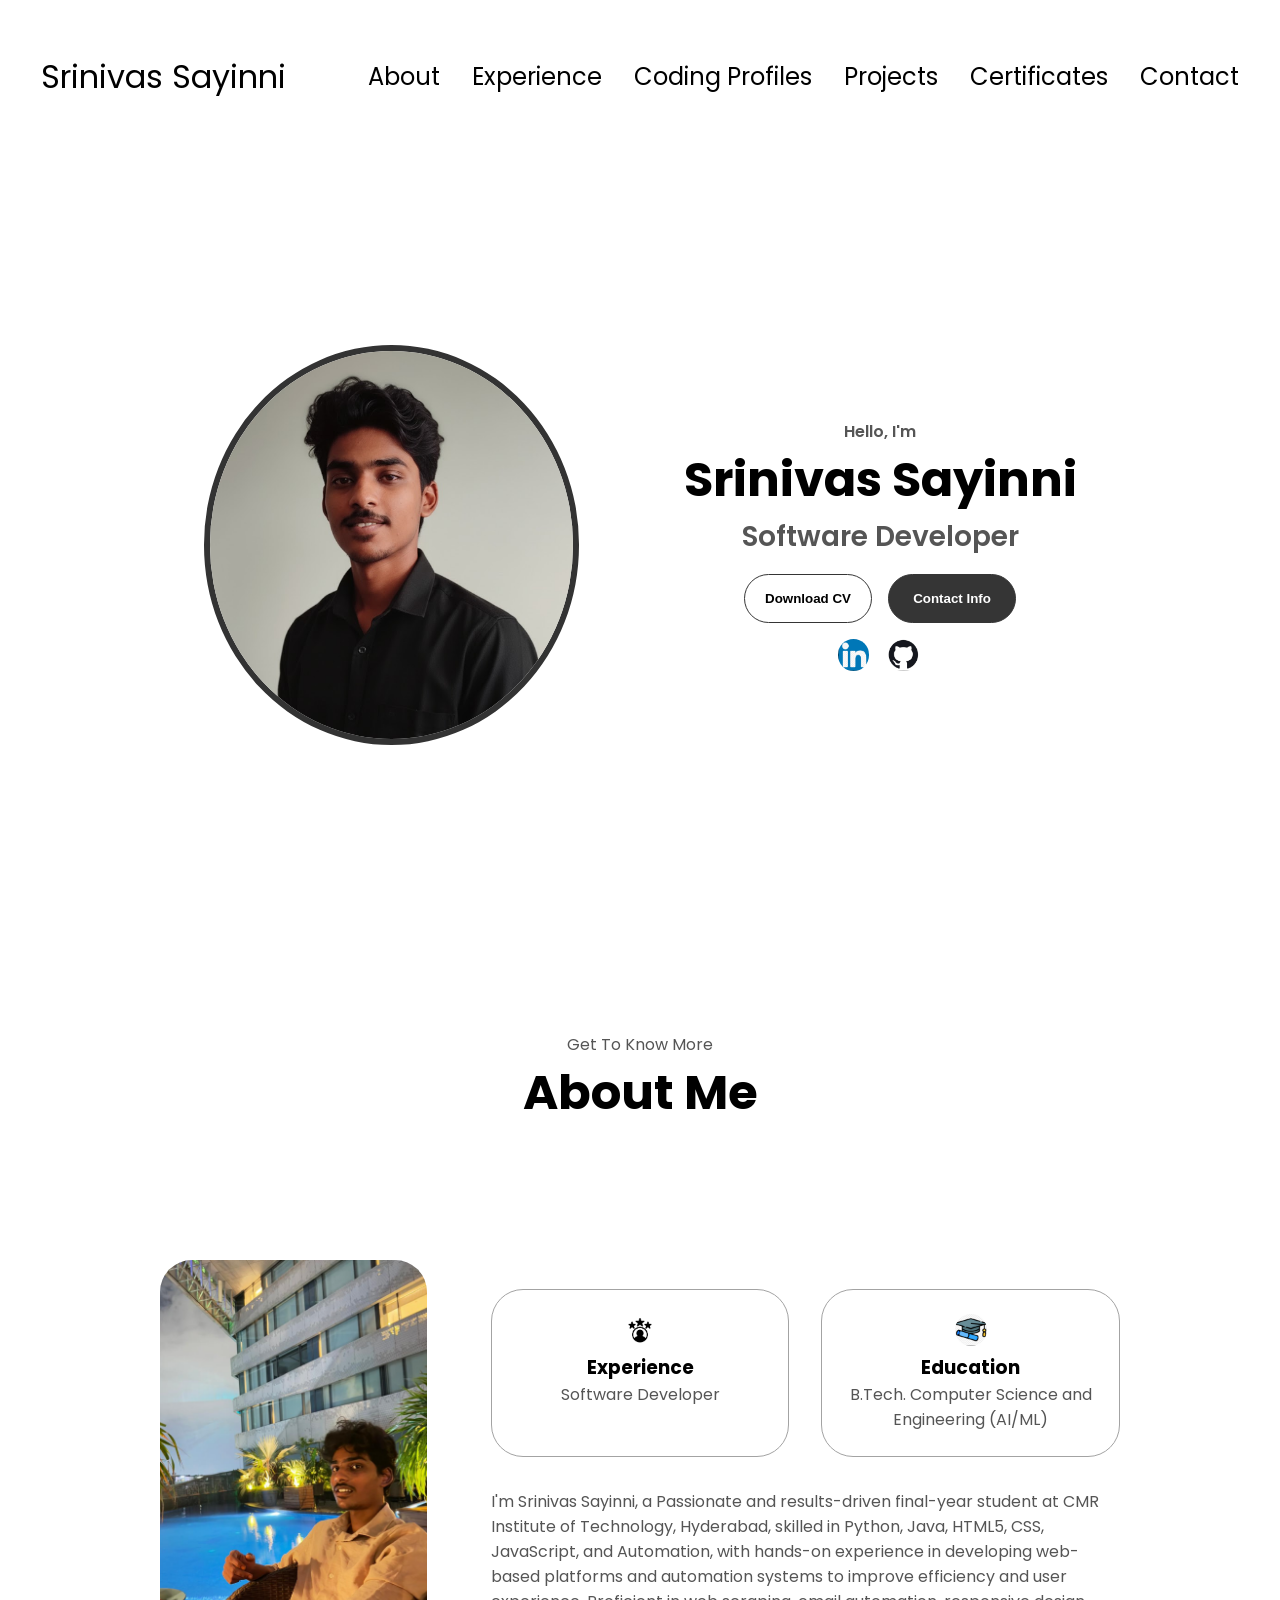
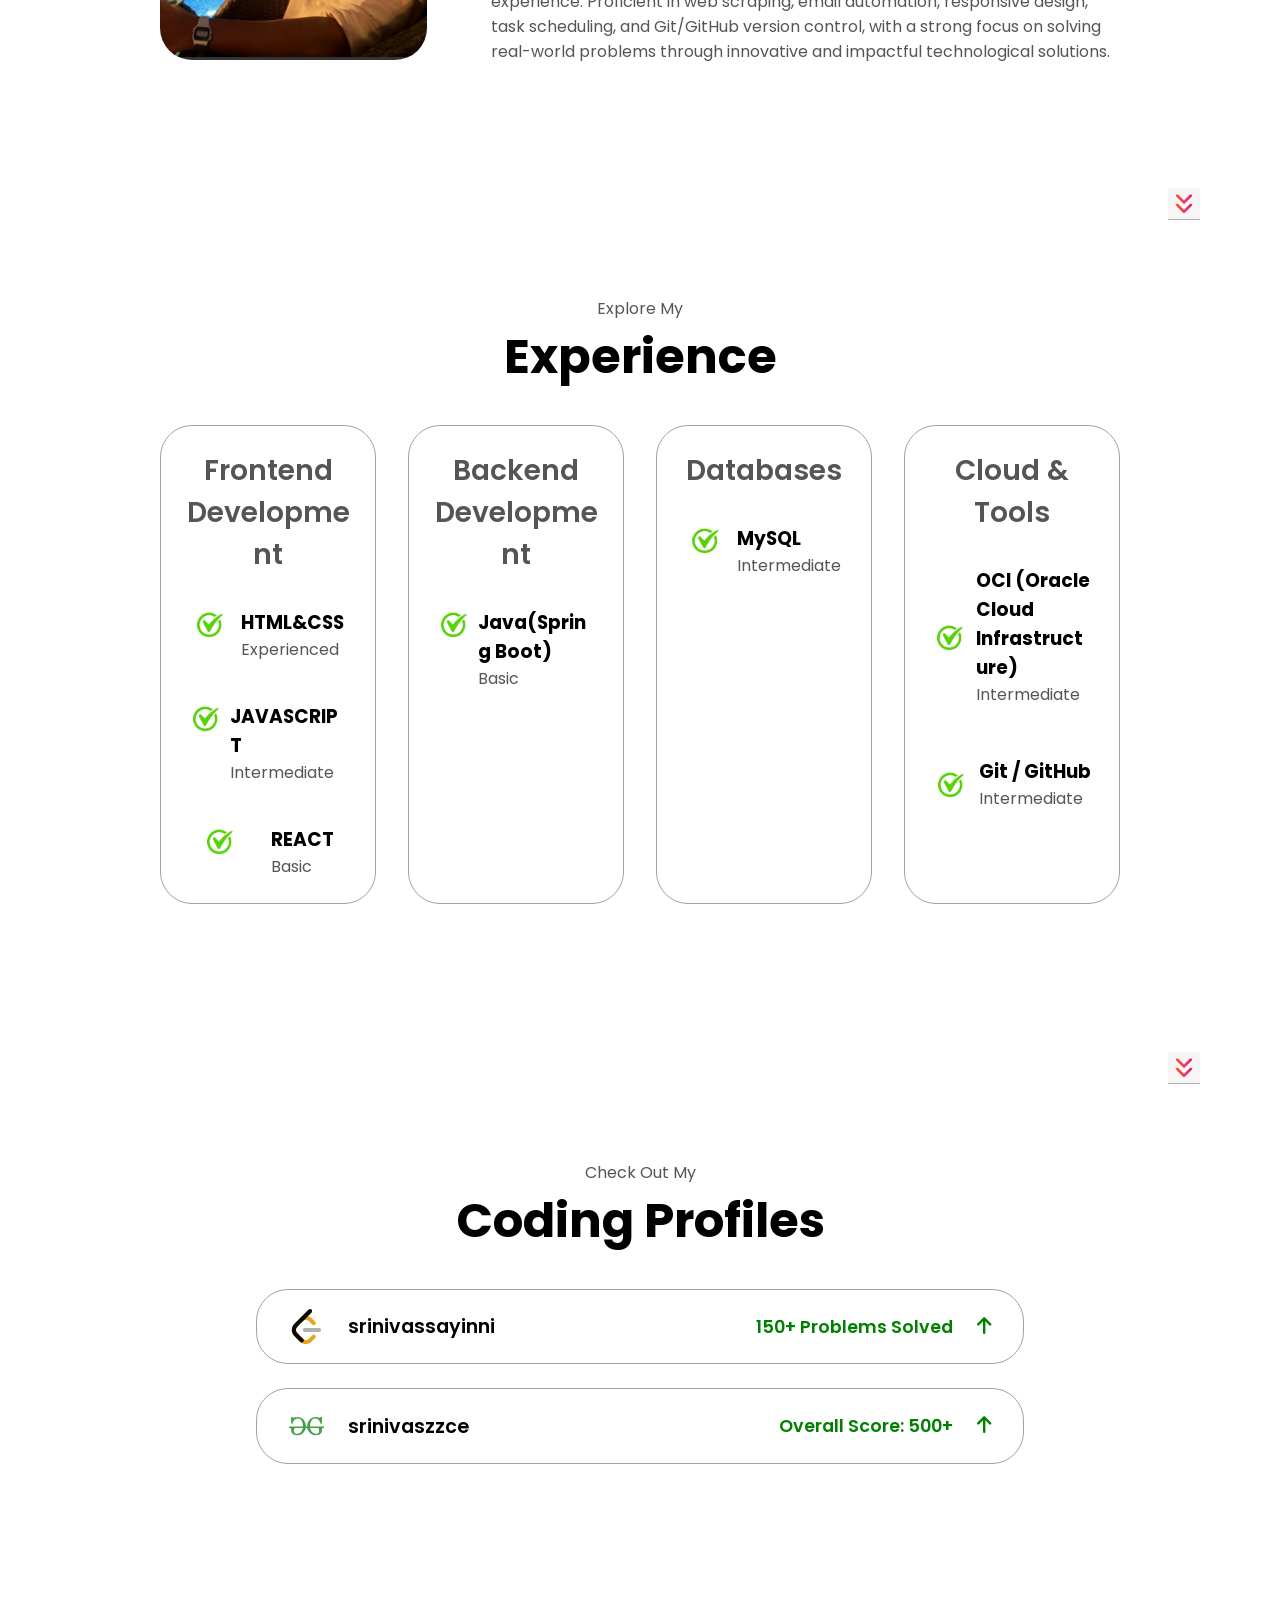
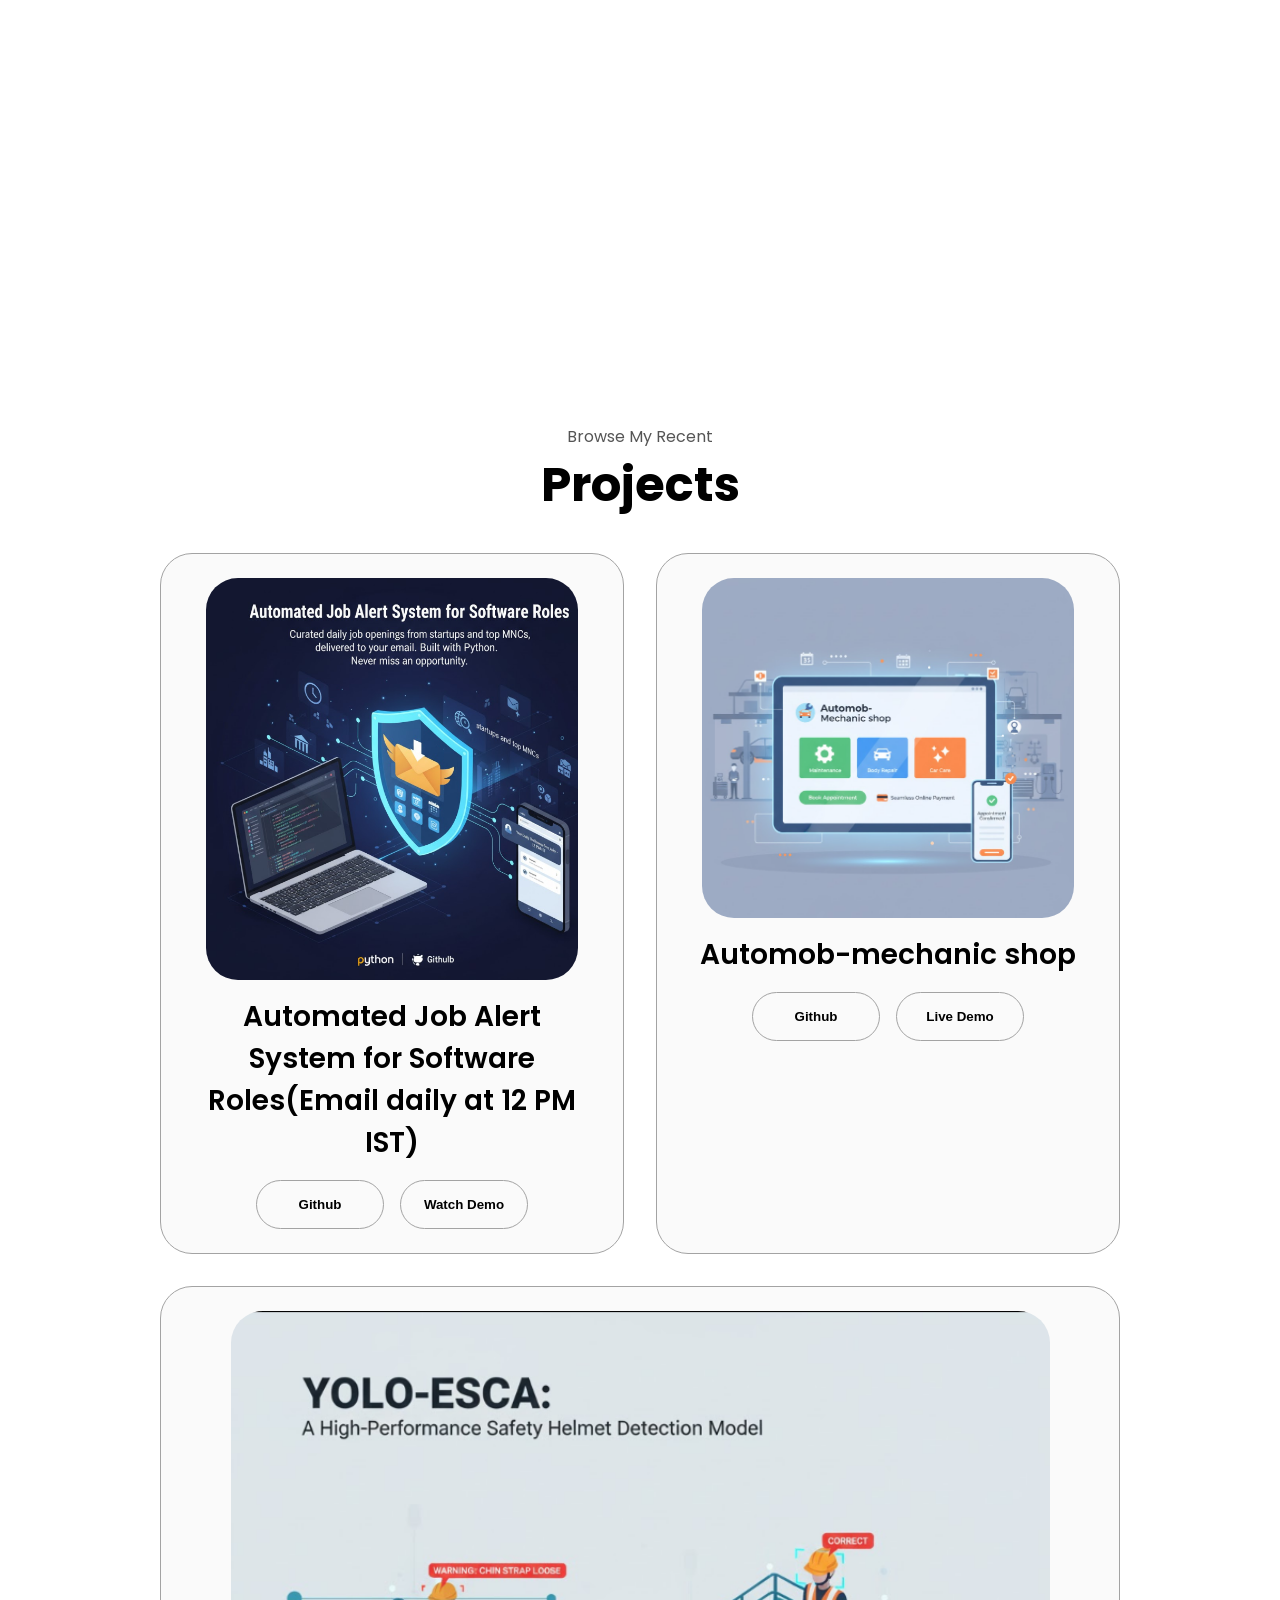
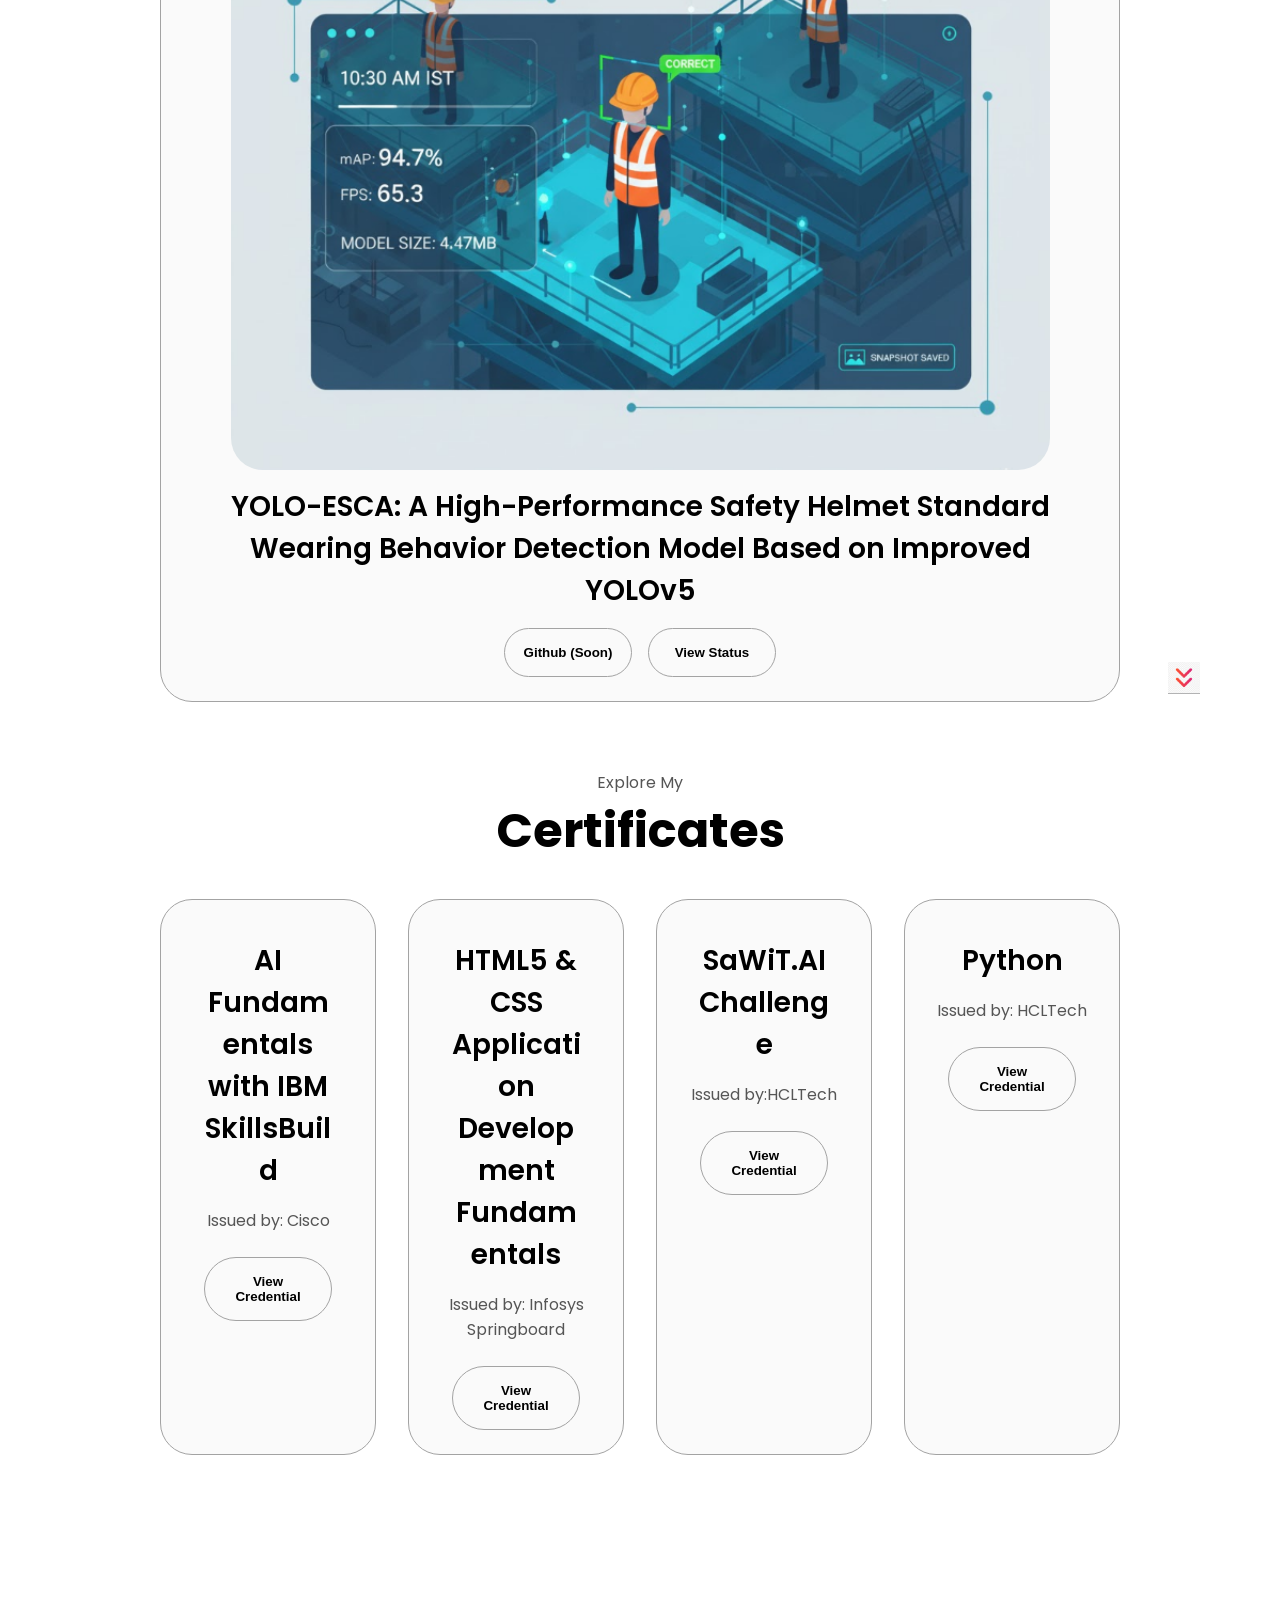
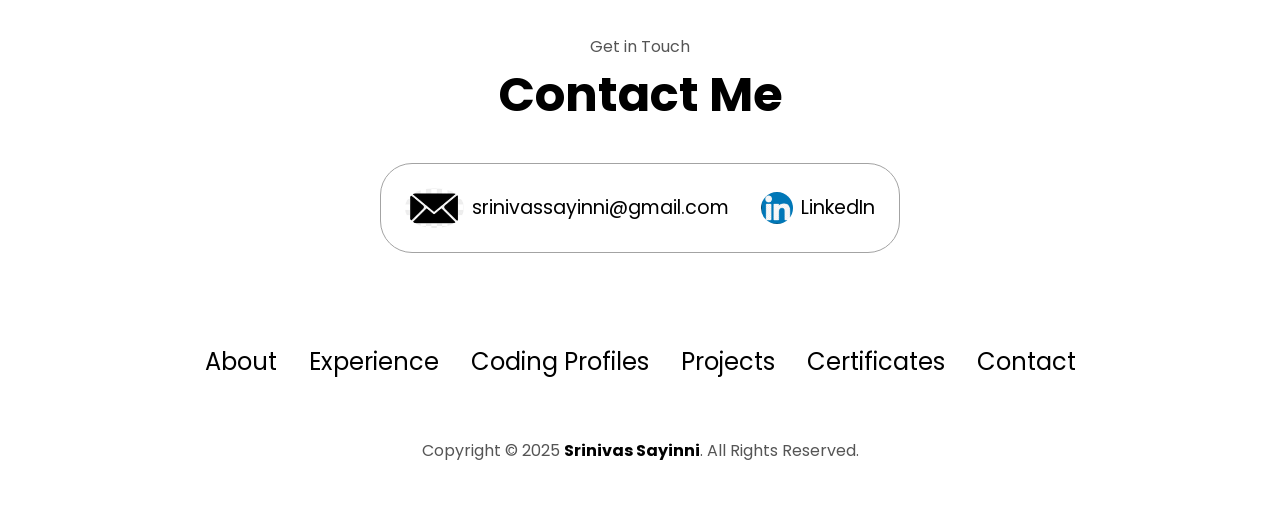
==== index.html @ 90f37cbf "First commit of my portfolio" ====
<!DOCTYPE html>
<html lang="en">
  <head>
    <meta charset="UTF-8" />
    <meta http-equiv="X-UA-Compatible" content="IE=edge" />
    <meta name="viewport" content="width=device-width, initial-scale=1.0" />
    <title>My Portfolio</title>
    <link rel="stylesheet" href="style2.css" />
    <link rel="stylesheet" href="mediaqueries.css" />
    <link rel="stylesheet" href="https://cdnjs.cloudflare.com/ajax/libs/font-awesome/6.5.0/css/all.min.css">

  </head>
  <body>
    <nav id="desktop-nav">
      <div class="logo">Srinivas Sayinni</div>
      <div>
        <ul class="nav-links">
          <li><a href="#about">About</a></li>
          <li><a href="#experience">Experience</a></li>
          <li><a href="#coding-profiles">Coding Profiles</a></li>
          <li><a href="#projects">Projects</a></li>
          <li><a href="#certificates">Certificates</a></li>
          <li><a href="#contact">Contact</a></li>
        </ul>
      </div>
    </nav>
    <nav id="hamburger-nav">
      <div class="logo">Srinivas Sayinni</div>
      <div class="hamburger-menu">
        <div class="hamburger-icon" onclick="toggleMenu()">
          <span></span>
          <span></span>
          <span></span>
        </div>
        <div class="menu-links">
          <li><a href="#about" onclick="toggleMenu()">About</a></li>
          <li><a href="#experience" onclick="toggleMenu()">Experience</a></li>
          <li><a href="#coding-profiles" onclick="toggleMenu()">Coding Profiles</a></li>
          <li><a href="#projects" onclick="toggleMenu()">Projects</a></li>
          <li><a href="#certificates" onclick="toggleMenu()">Certificates</a></li>
          <li><a href="#contact" onclick="toggleMenu()">Contact</a></li>
        </div>
      </div>
    </nav>
    <section id="profile">
      <div class="section__pic-container">
        <img src="Screenshot 2025-10-25 001905.png" alt="srinivas profile picture" />
      </div>
      <div class="section__text">
        <p class="section__text__p1">Hello, I'm</p>
        <h1 class="title">Srinivas Sayinni</h1>
        <p class="section__text__p2">Software Developer</p>
        <div class="btn-container">
          <button
            class="btn btn-color-2"
            onclick="window.open('Srinivas-Sayinni-FlowCV-Resume-20251031.pdf')"
          >
            Download CV
          </button>
          <button class="btn btn-color-1" onclick="location.href='./#contact'">
            Contact Info
          </button>
        </div>
        <div id="socials-container">
          <img
            src="Screenshot 2025-10-27 161202.png"
            alt="My LinkedIn profile"
            class="icon"
            onclick="location.href='https://www.linkedin.com/in/sayinni-srinivas-aa208a267?lipi=urn%3Ali%3Apage%3Ad_flagship3_profile_view_base_contact_details%3Bvrp1mMTBT726aKRag3FL3Q%3D%3D'"
          />
          <img
            src="Screenshot 2025-10-27 161500.png"
            alt="My Github profile"
            class="icon"
            onclick="location.href='https://github.com/Srinivas800'"
          />
        </div>
      </div>
    </section>
    <section id="about">
      <p class="section__text__p1">Get To Know More</p>
      <h1 class="title">About Me</h1>
      <div class="section-container">
        <div class="section__pic-container">
          <img
            src="Screenshot 2025-10-27 162749.png"
            alt="Profile picture"
            class="about-pic"
          />
        </div>
        <div class="about-details-container">
          <div class="about-containers">
            <div class="details-container">
              <img
                src="Screenshot 2025-10-27 163007.png"
                alt="Experience icon"
                class="icon"
              />
              <h3>Experience</h3>
              <p>Software Developer</p>
            </div>
            <div class="details-container">
              <img
                src="Screenshot 2025-10-27 163330.png"
                alt="Education icon"
                class="icon"
              />
              <h3>Education</h3>
              <p>B.Tech. Computer Science and<br />Engineering (AI/ML)</p>
            </div>
          </div>
          <div class="text-container">
            <p>
             I'm Srinivas Sayinni, a Passionate and results-driven final-year student at CMR Institute of Technology, Hyderabad, skilled in Python, Java, HTML5, CSS, JavaScript, and Automation, with hands-on experience in developing web-based platforms and automation systems to improve efficiency and user experience. Proficient in web scraping, email automation, responsive design, task scheduling, and Git/GitHub version control, with a strong focus on solving real-world problems through innovative and impactful technological solutions.
            </p>
          </div>
        </div>
      </div>
      <img
        src="Screenshot 2025-10-27 163818.png"
        alt="Arrow icon"
        class="icon arrow"
        onclick="location.href='./#experience'"
      />
    </section>
    <section id="experience">
      <p class="section__text__p1">Explore My</p>
      <h1 class="title">Experience</h1>
      <div class="experience-details-container">
        <div class="about-containers">
          <div class="details-container">
            <h2 class="experience-sub-title">Frontend Development</h2>
            <div class="article-container">
              <article>
                <img
                  src="Screenshot 2025-10-27 173720.png"
                  alt="Experience icon"
                  class="icon"
                />
                <div>
                  <h3>HTML&CSS</h3>
                  <p>Experienced</p>
                </div>
              </article>
              <article>
                <img
                  src="Screenshot 2025-10-27 173720.png"
                  alt="Experience icon"
                  class="icon"
                />
                <div>
                  <h3>JAVASCRIPT</h3>
                  <p>Intermediate</p>
                </div>
              </article>
              <article>
                <img
                  src="Screenshot 2025-10-27 173720.png"
                  alt="Experience icon"
                  class="icon"
                />
                <div>
                  <h3>REACT</h3>
                  <p>Basic</p>
                </div>
              </article>
            </div>
          </div>
          <div class="details-container">
            <h2 class="experience-sub-title">Backend Development</h2>
            <div class="article-container">
              <article>
                <img
                  src="Screenshot 2025-10-27 173720.png"
                  alt="Experience icon"
                  class="icon"
                />
                <div>
                  <h3>Java(Spring Boot)</h3>
                  <p>Basic</p>
                </div>
              </article>
              
            </div>
          </div>
           <div class="details-container">
             <h2 class="experience-sub-title">Databases</h2>
             <div class="article-container">
              <article>
                <img
                  src="Screenshot 2025-10-27 173720.png"
                  alt="Experience icon"
                  class="icon"
                />
                <div>
                  <h3>MySQL</h3>
                  <p>Intermediate</p>
                </div>

              </article>

             </div>

           </div>
            <div class="details-container">
              <h2 class="experience-sub-title">Cloud & Tools</h2>
              <div class="article-container">
                <article class="skill">
  <img src="Screenshot 2025-10-27 173720.png" alt="Experience icon" class="icon" />
  <div>
    <h3>OCI (Oracle Cloud Infrastructure)</h3>
    <p>Intermediate</p>
  </div>
</article>

<article class="skill">
  <img src="Screenshot 2025-10-27 173720.png" alt="Experience icon" class="icon" />
  <div>
    <h3>Git / GitHub</h3>
    <p>Intermediate</p>
  </div>
</article>

              </div>


            </div>






        </div>
      </div>
      <img
  src="Screenshot 2025-10-27 163818.png"
  alt="Arrow icon"
  class="icon arrow"
  onclick="location.href='./#coding-profiles'" />
</section>
    </section>
<section id="coding-profiles">
      <p class="section__text__p1">Check Out My</p>
      <h1 class="title">Coding Profiles</h1>

      <div class="coding-profiles-container">
        
        <a
          href="https://leetcode.com/u/srinivassayinni/"
          target="_blank"
          class="profile-link-bar"
        >
          <img
            src="leetcode.svg"
            alt="LeetCode Logo"
            class="profile-logo"
          />
          <span class="profile-username">srinivassayinni</span>
          <span class="profile-stats">150+ Problems Solved</span>
          <i class="fa-solid fa-arrow-up profile-arrow"></i>
        </a>

        <a
          href="https://www.geeksforgeeks.org/user/srinivaszzce/?_gl=1*5f8mcq*_up*MQ..*_gs*MQ..&gclid=CjwKCAjw04HIBhB8EiwA8jGNbc6A4B-740slJcHQUZIAdAp0pl47xeIlxSymfuFcfSFAcvn4_a2u1hoC8xcQAvD_BwE&gbraid=0AAAAAC9yBkDTXtBG65htTOUzq592OKRBI"
          target="_blank"
          class="profile-link-bar"
        >
          <img
            src="icons8-geeksforgeeks-48.png"
            alt="GeeksforGeeks Logo"
            class="profile-logo"
          />
          <span class="profile-username">srinivaszzce</span>
          <span class="profile-stats">Overall Score: 500+</span>
          <i class="fa-solid fa-arrow-up profile-arrow"></i>
        </a>

      </div>
      <img
        src="Screenshot 2025-10-27 163818.png"
        alt="Arrow icon"
        class="icon arrow"
        onclick="location.href='./#projects'"
      />
    </section>

    <section id="projects">
      <p class="section__text__p1">Browse My Recent</p>
      <h1 class="title">Projects</h1>
      <div class="experience-details-container">
        <div class="about-containers">
          <div class="details-container color-container">
            <div class="article-container">
              <img
                src="Screenshot 2025-10-27 175337.png"
                alt="Project 1"
                class="project-img"
              />
            </div>
            <h2 class="experience-sub-title project-title">Automated Job Alert System for Software Roles(Email daily at 12 PM IST)</h2>
            <div class="btn-container">
              <button
                class="btn btn-color-2 project-btn"
                onclick="location.href='https://github.com/Srinivas800/daily-job-email'"
              >
                Github
              </button>
              <button
  class="btn btn-color-2 project-btn"
  onclick="window.open('automation.mp4')"
>
  Watch Demo
</button>
            </div>
          </div>
          <div class="details-container color-container">
            <div class="article-container">
              <img
                src="Screenshot 2025-10-27 180204.png"
                alt="Project 2"
                class="project-img"
              />
            </div>
            <h2 class="experience-sub-title project-title">Automob-mechanic shop</h2>
            <div class="btn-container">
              <button
                class="btn btn-color-2 project-btn"
                onclick="location.href='https://github.com/Srinivas800/Automob-Mechanic'"
              >
                Github
              </button>
              <button
                class="btn btn-color-2 project-btn"
                onclick="location.href='https://automob-shop.netlify.app/'"
              >
                Live Demo
              </button>
            </div>
          </div>
          <div class="details-container color-container">
  <div class="article-container">
    <img
      src="Screenshot 2025-10-27 181215.png"
      alt="Project 3"
      class="project-img"
    />
  </div>
  <h2 class="experience-sub-title project-title">YOLO-ESCA: A High-Performance Safety Helmet
 Standard Wearing Behavior Detection Model
 Based on Improved YOLOv5</h2>
  <div class="btn-container">
    <button
      class="btn btn-color-2 project-btn"
      onclick="location.href='https'" >
      Github (Soon)
    </button>
    <button
      class="btn btn-color-2 project-btn"
      onclick="openImageModal('workInProgressModal')" >
      View Status
    </button>
  </div>
</div>
        </div>
      </div>
      <img
  src="Screenshot 2025-10-27 163818.png"
  alt="Arrow icon"
  class="icon arrow"
  onclick="location.href='./#certificates'" />
</section>
<section id="certificates">
      <p class="section__text__p1">Explore My</p>
      <h1 class="title">Certificates</h1>
      <div class="experience-details-container">
        <div class="about-containers">
          
          <div class="details-container color-container">
            <div class="article-container">
              </div>
            <h2 class="experience-sub-title project-title">AI Fundamentals with IBM SkillsBuild</h2>
            <p style="text-align: center; margin-bottom: 1.5rem;">
              Issued by: Cisco
            </p>
            <div class="btn-container">
              <button
                class="btn btn-color-2 project-btn"
                onclick="location.href='https://www.credly.com/badges/d2aa590c-e453-4258-99fe-dd035c49b0a5/public_url'"
              >
                View Credential
              </button>
            </div>
          </div>
          <div class="details-container color-container">
  <div class="article-container">
  </div>
  <h2 class="experience-sub-title project-title">HTML5 & CSS Application Development Fundamentals</h2>
  <p style="text-align: center; margin-bottom: 1.5rem;">
    Issued by: Infosys Springboard
  </p>
  <div class="btn-container">
    <button
      class="btn btn-color-2 project-btn"
      onclick="openImageModal('infosysCertModal')"
    >
      View Credential
    </button>
  </div>
</div>
<div class="details-container color-container">
  <div class="article-container">
    </div>
  <h2 class="experience-sub-title project-title">SaWiT.AI Challenge</h2>
  <p style="text-align: center; margin-bottom: 1.5rem;">
    Issued by:HCLTech
  </p>
  <div class="btn-container">
    <button
      class="btn btn-color-2 project-btn"
      onclick="location.href='https://www.guvi.in/share-certificate/253c7995U7h1yW017P'"
    >
      View Credential
    </button>
  </div>
</div>
<div class="details-container color-container">
  <div class="article-container">
    </div>
  <h2 class="experience-sub-title project-title">Python</h2>
  <p style="text-align: center; margin-bottom: 1.5rem;">
    Issued by: HCLTech
  </p>
  <div class="btn-container">
    <button
      class="btn btn-color-2 project-btn"
      onclick="location.href='https://www.guvi.in/share-certificate/720365d714sP6uBI17'"
    >
      View Credential
    </button>
  </div>
</div>

          </div>
      </div>
      <img
        src="Screenshot 2025-10-27 163818.png"
        alt="Arrow icon"
        class="icon arrow"
        onclick="location.href='./#contact'"
      />
    </section>
   

    <section id="contact">
      <p class="section__text__p1">Get in Touch</p>
      <h1 class="title">Contact Me</h1>
      <div class="contact-info-upper-container">
        <div class="contact-info-container">
          <img
            src="Screenshot 2025-10-27 181519.png"
            alt="Email icon"
            class="icon contact-icon email-icon"
          />
          <p><a href="mailto:srinivassayinni@gmail.com">srinivassayinni@gmail.com</a></p>
        </div>
        <div class="contact-info-container">
          <img
            src="Screenshot 2025-10-27 161202.png"
            alt="LinkedIn icon"
            class="icon contact-icon"
          />
          <p><a href="https://www.linkedin.com/in/sayinni-srinivas-aa208a267?lipi=urn%3Ali%3Apage%3Ad_flagship3_profile_view_base_contact_details%3B%2FcKUwpYAQwqpK2ZQStfKMw%3D%3D">LinkedIn</a></p>
        </div>
      </div>
    </section>
    <div id="imageModal" class="modal-overlay">
  <span class="close-btn" onclick="closeImageModal()">&times;</span>
  <div class="modal-content">
    
    <img id="infosysCertModal" class="modal-image" src="Screenshot 2025-10-28 001328.png" alt="Infosys Certificate">
    <img id="workInProgressModal" class="modal-image" src="Screenshot 2025-10-28 011731.png" alt="Work In Progress">
    
    </div>
</div>
    <footer>
      <nav>
        <div class="nav-links-container">
          <ul class="nav-links">
            <li><a href="#about">About</a></li>
            <li><a href="#experience">Experience</a></li>
            <li><a href="#coding-profiles">Coding Profiles</a></li>
            <li><a href="#projects">Projects</a></li>
            <li><a href="#certificates">Certificates</a></li>
            <li><a href="#contact">Contact</a></li>
          </ul>
        </div>
      </nav>
      <p>Copyright © 2025 <span class="highlight-name">Srinivas Sayinni</span>. All Rights Reserved.</p>
    </footer>
    <script src="script.js"></script>
  </body>
</html>
---- style2.css ----
/* GENERAL */

@import url("https://fonts.googleapis.com/css2?family=Poppins:wght@300;400;500;600&display=swap");

* {
  margin: 0;
  padding: 0;
}

body {
  font-family: "Poppins", sans-serif;
}

html {
  scroll-behavior: smooth;
}

p {
  color: rgb(85, 85, 85);
}

/* TRANSITION */

a,
.btn {
  transition: all 300ms ease;
}

/* DESKTOP NAV */

nav,
.nav-links {
  display: flex;
}

nav {
  justify-content: space-around;
  align-items: center;
  height: 17vh;
}

.nav-links {
  gap: 2rem;
  list-style: none;
  font-size: 1.5rem;
}

a {
  color: black;
  text-decoration: none;
  text-decoration-color: white;
}

a:hover {
  color: grey;
  text-decoration: underline;
  text-underline-offset: 1rem;
  text-decoration-color: rgb(181, 181, 181);
}

.logo {
  font-size: 2rem;
}

.logo:hover {
  cursor: default;
}

/* HAMBURGER MENU */

#hamburger-nav {
  display: none;
}

.hamburger-menu {
  position: relative;
  display: inline-block;
}

.hamburger-icon {
  display: flex;
  flex-direction: column;
  justify-content: space-between;
  height: 24px;
  width: 30px;
  cursor: pointer;
}

.hamburger-icon span {
  width: 100%;
  height: 2px;
  background-color: black;
  transition: all 0.3 ease-in-out;
}

.menu-links {
  position: absolute;
  top: 100%;
  right: 0;
  background-color: white;
  width: fit-content;
  max-height: 0;
  overflow: hidden;
  transition: all 0.3 ease-in-out;
}

.menu-links a {
  display: block;
  padding: 10px;
  text-align: center;
  font-size: 1.5rem;
  color: black;
  text-decoration: none;
  transition: all 0.3 ease-in-out;
}

.menu-links li {
  list-style: none;
}

.menu-links.open {
  max-height: 300px;
}

.hamburger-icon.open span:first-child {
  transform: rotate(45deg) translate(10px, 5px);
}

.hamburger-icon.open span:nth-child(2) {
  opacity: 0;
}

.hamburger-icon.open span:last-child {
  transform: rotate(-45deg) translate(10px, -5px);
}

.hamburger-icon span:first-child {
  transform: none;
}

.hamburger-icon span:first-child {
  opacity: 1;
}

.hamburger-icon span:first-child {
  transform: none;
}

/* SECTIONS */

section {
  padding-top: 4vh;
  height: 96vh;
  margin: 0 10rem;
  box-sizing: border-box;
  min-height: fit-content;
}

.section-container {
  display: flex;
}

/* PROFILE SECTION */

#profile {
  display: flex;
  justify-content: center;
  gap: 5rem;
  height: 80vh;
}

.section__pic-container {
  display: flex;
  height: 400px;
  width: 400px;
  margin: auto 0;
}

.section__text {
  align-self: center;
  text-align: center;
}

.section__text p {
  font-weight: 600;
}

.section__text__p1 {
  text-align: center;
}

.section__text__p2 {
  font-size: 1.75rem;
  margin-bottom: 1rem;
}

.title {
  font-size: 3rem;
  text-align: center;
}

#socials-container {
  display: flex;
  justify-content: center;
  margin-top: 1rem;
  gap: 1rem;
}

/* ICONS */

.icon {
  cursor: pointer;
  height: 2rem;
}

/* BUTTONS */

.btn-container {
  display: flex;
  justify-content: center;
  gap: 1rem;
}

.btn {
  font-weight: 600;
  transition: all 300ms ease;
  padding: 1rem;
  width: 8rem;
  border-radius: 2rem;
}

.btn-color-1,
.btn-color-2 {
  border: rgb(53, 53, 53) 0.1rem solid;
}

.btn-color-1:hover,
.btn-color-2:hover {
  cursor: pointer;
}

.btn-color-1,
.btn-color-2:hover {
  background: rgb(53, 53, 53);
  color: white;
}

.btn-color-1:hover {
  background: rgb(0, 0, 0);
}

.btn-color-2 {
  background: none;
}

.btn-color-2:hover {
  border: rgb(255, 255, 255) 0.1rem solid;
}

.btn-container {
  gap: 1rem;
}

/* ABOUT SECTION */

#about {
  position: relative;
}

.about-containers {
  gap: 2rem;
  margin-bottom: 2rem;
  margin-top: 2rem;
}

.about-details-container {
  justify-content: center;
  flex-direction: column;
}

.about-containers,
.about-details-container {
  display: flex;
}

.about-pic {
  border-radius: 2rem;
}

.arrow {
  position: absolute;
  right: -5rem;
  bottom: 2.5rem;
}

.details-container {
  padding: 1.5rem;
  flex: 1;
  background: white;
  border-radius: 2rem;
  border: rgb(53, 53, 53) 0.1rem solid;
  border-color: rgb(163, 163, 163);
  text-align: center;
  overflow-wrap: break-word;
  word-wrap: break-word;
  word-break: break-word;
}

.section-container {
  gap: 4rem;
  height: 80%;
}

.section__pic-container {
  height: 400px;
  width: 400px;
  margin: auto 0;
  border-radius: 50%;
}

/* EXPERIENCE SECTION */

#experience {
  position: relative;
}

.experience-sub-title {
  color: rgb(85, 85, 85);
  font-weight: 600;
  font-size: 1.75rem;
  margin-bottom: 2rem;
}

.experience-details-container {
  display: flex;
  justify-content: center;
  flex-direction: column;
}

.article-container {
  display: flex;
  text-align: initial;
  flex-wrap: wrap;
  flex-direction: row;
  gap: 2.5rem;
  justify-content: space-around;
}

article {
  display: flex;
  width: 10rem;
  justify-content: space-around;
  gap: 0.5rem;
}

article .icon {
  cursor: default;
}

/* PROJECTS SECTION */

#projects {
  position: relative;
}

.color-container {
  border-color: rgb(163, 163, 163);
  background: rgb(250, 250, 250);
}

.project-img {
  border-radius: 2rem;
  width: 90%;
  height: 90%;
}

.project-title {
  margin: 1rem;
  color: black;
}

.project-btn {
  color: black;
  border-color: rgb(163, 163, 163);
}

/* CONTACT */

#contact {
  display: flex;
  justify-content: center;
  flex-direction: column;
  height: 70vh;
}

.contact-info-upper-container {
  display: flex;
  justify-content: center;
  border-radius: 2rem;
  border: rgb(53, 53, 53) 0.1rem solid;
  border-color: rgb(163, 163, 163);
  background: (250, 250, 250);
  margin: 2rem auto;
  padding: 0.5rem;
}

.contact-info-container {
  display: flex;
  align-items: center;
  justify-content: center;
  gap: 0.5rem;
  margin: 1rem;
}

.contact-info-container p {
  font-size: larger;
}

.contact-icon {
  cursor: default;
}

.email-icon {
  height: 2.5rem;
}

/* FOOTER SECTION */

footer {
  height: 26vh;
  margin: 0 1rem;
}

footer p {
  text-align: center;
}
.skill {
  display: flex;
  align-items: center;
  gap: 10px;
  margin-bottom: 10px;
}
.skill h3,
.skill p {
  text-align: left;
  flex-wrap: wrap;
  max-width: 100%;
}
.highlight-name {
  color: black;
  font-weight: bold;
}
/* --- Makes Profile Pictures Circular --- */

/* This targets your main profile picture in the hero section */
#profile .section__pic-container img {
  border-radius: 50%;
  object-fit: cover;
}

/* This targets the picture in your "About Me" section */


/* --- Makes Icons Circular --- */

/* This targets the LinkedIn/GitHub icons under your name */
#socials-container .icon {
  border-radius: 50%;
}

/* This targets the Email/LinkedIn icons in the "Contact Me" section */
.contact-info-container .icon {
  border-radius: 50%;
}

/* This targets the small icons for Experience and Education
in your "About Me" section. You can remove this
block if you want to keep them square.
*/
#about .details-container .icon {
  border-radius: 50%;
}
/* --- Makes ONLY the main profile picture circular --- */
#profile .section__pic-container img {
  border-radius: 50%;
  object-fit: cover;
  border: 6px solid #333; /* Example: 4px thick, solid, dark grey border */
}

/* --- Image Modal Styles --- */
.modal-overlay {
  position: fixed; /* Sits on top of the page */
  z-index: 1000;
  left: 0;
  top: 0;
  width: 100%;
  height: 100%;
  background-color: rgba(0, 0, 0, 0.85); /* Black backdrop */
  display: none; /* Hidden by default */
  justify-content: center;
  align-items: center;
  overflow: auto; 
}

.modal-content {
  position: relative;
  margin: auto;
  max-width: 85%;
  max-height: 85%;
}

.modal-image {
  width: 100%;
  height: auto;
  max-width: 80vw; /* Max 80% of viewport width */
  max-height: 80vh; /* Max 80% of viewport height */
  object-fit: contain;
  display: none; /* Hide all images by default */
}

/* The Close Button */
.close-btn {
  position: absolute;
  top: 15px;
  right: 35px;
  color: #f1f1f1;
  font-size: 40px;
  font-weight: bold;
  cursor: pointer;
  z-index: 1001;
}

.close-btn:hover {
  color: #bbb;
}
/* --- Coding Profiles Section --- */
.coding-profiles-container {
  width: 80%;
  margin: 0 auto;
  padding-top: 2rem;
}

.profile-link-bar {
  display: flex;
  align-items: center;
  padding: 1.2rem 2rem; /* Made padding a bit smaller */
  margin-bottom: 1.5rem;
  border: 1px solid rgb(163, 163, 163);
  border-radius: 2rem;
  background: white;
  text-decoration: none;
  color: black;
  transition: all 0.3s ease;
}

.profile-link-bar:hover {
  background: rgb(240, 240, 240);
  border-color: black;
  transform: translateY(-5px);
  box-shadow: 0 4px 8px rgba(0, 0, 0, 0.1);
}

.profile-logo {
  height: 35px; /* Adjusted logo size */
  width: auto;
  margin-right: 1.5rem;
}

.profile-username {
  font-size: 1.2rem; /* Adjusted font size */
  font-weight: 600;
}

.profile-stats {
  font-size: 1.1rem;
  color: #008000; /* Green color for stats */
  margin-left: auto; /* Pushes stats to the right */
  margin-right: 1.5rem;
  font-weight: 600;
}

.profile-arrow {
  font-size: 1.2rem;
  color: #008000; /* Green color for arrow */
}
---- mediaqueries.css ----
@media screen and (max-width: 1400px) {
    #profile {
      height: 83vh;
      margin-bottom: 6rem;
    }
    .about-containers {
      flex-wrap: wrap;
    }
    #contact,
    #projects {
      height: fit-content;
    }
  }
  
  @media screen and (max-width: 1200px) {
    #desktop-nav {
      display: none;
    }
    #hamburger-nav {
      display: flex;
    }
    #experience,
    .experience-details-container {
      margin-top: 2rem;
    }
    #profile,
    .section-container {
      display: block;
      border-radius: 50%;
    }
    .arrow {
      display: none;
    }
    section,
    .section-container {
      height: fit-content;
    }
    section {
      margin: 0 5%;
    }
    .section__pic-container {
      width: 275px;
      height: 275px;
      margin: 0 auto 2rem;
      border-radius: 50%;
    }
    .about-containers {
      margin-top: 0;
    }
  }
  
  @media screen and (max-width: 600px) {
    #contact,
    footer {
      height: 40vh;
    }
    #profile {
      height: 83vh;
      margin-bottom: 0;
    }
    article {
      font-size: 1rem;
    }
    footer nav {
      height: fit-content;
      margin-bottom: 2rem;
    }
    .about-containers,
    .contact-info-upper-container,
    .btn-container {
      flex-wrap: wrap;
    }
    .contact-info-container {
      margin: 0;
    }
    .contact-info-container p,
    .nav-links li a {
      font-size: 1rem;
    }
    .experience-sub-title {
      font-size: 1.25rem;
    }
    .logo {
      font-size: 1.5rem;
    }
    .nav-links {
      flex-direction: column;
      gap: 0.5rem;
      text-align: center;
    }
    .section__pic-container {
      width: auto;
      height: 46vw;
      justify-content: center;
      border-radius: 50%;
    }
    .section__text__p2 {
      font-size: 1.25rem;
    }
    .title {
      font-size: 2rem;
    }
    .text-container {
      text-align: justify;
    }
  }
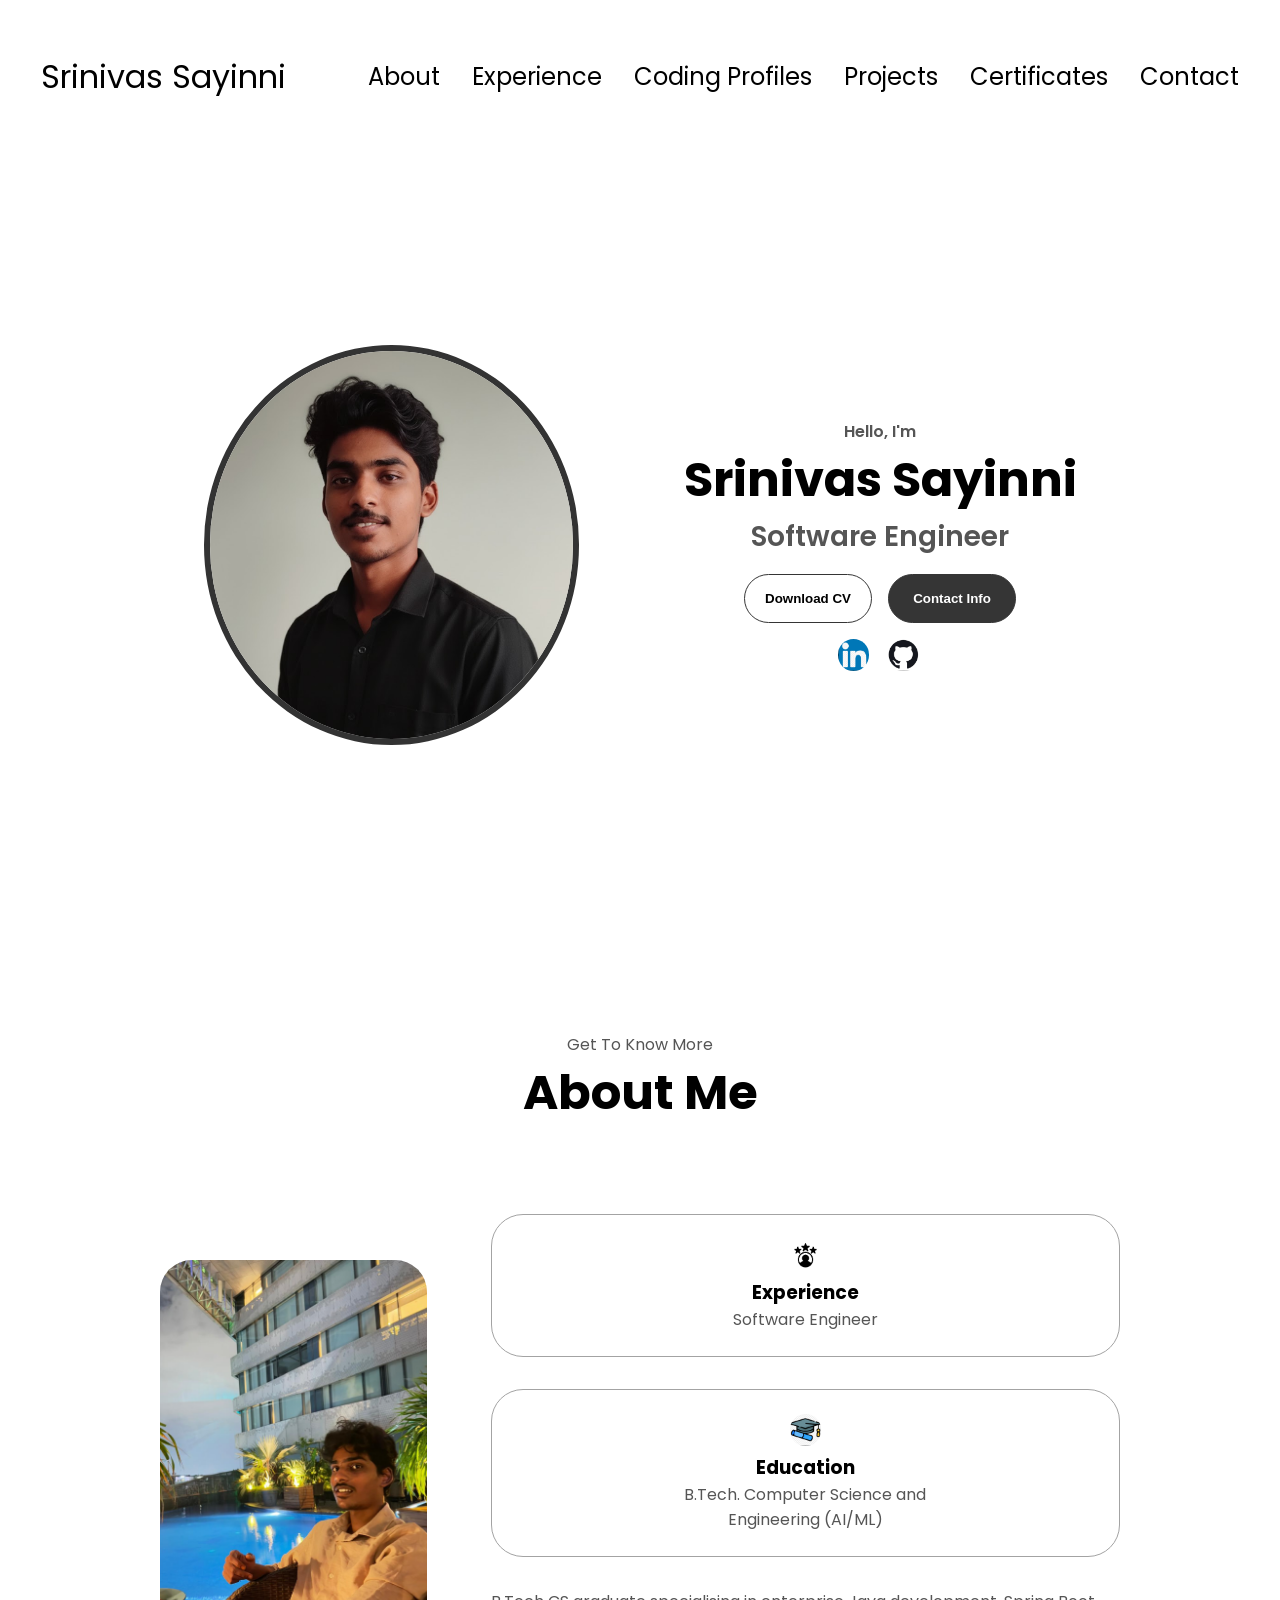
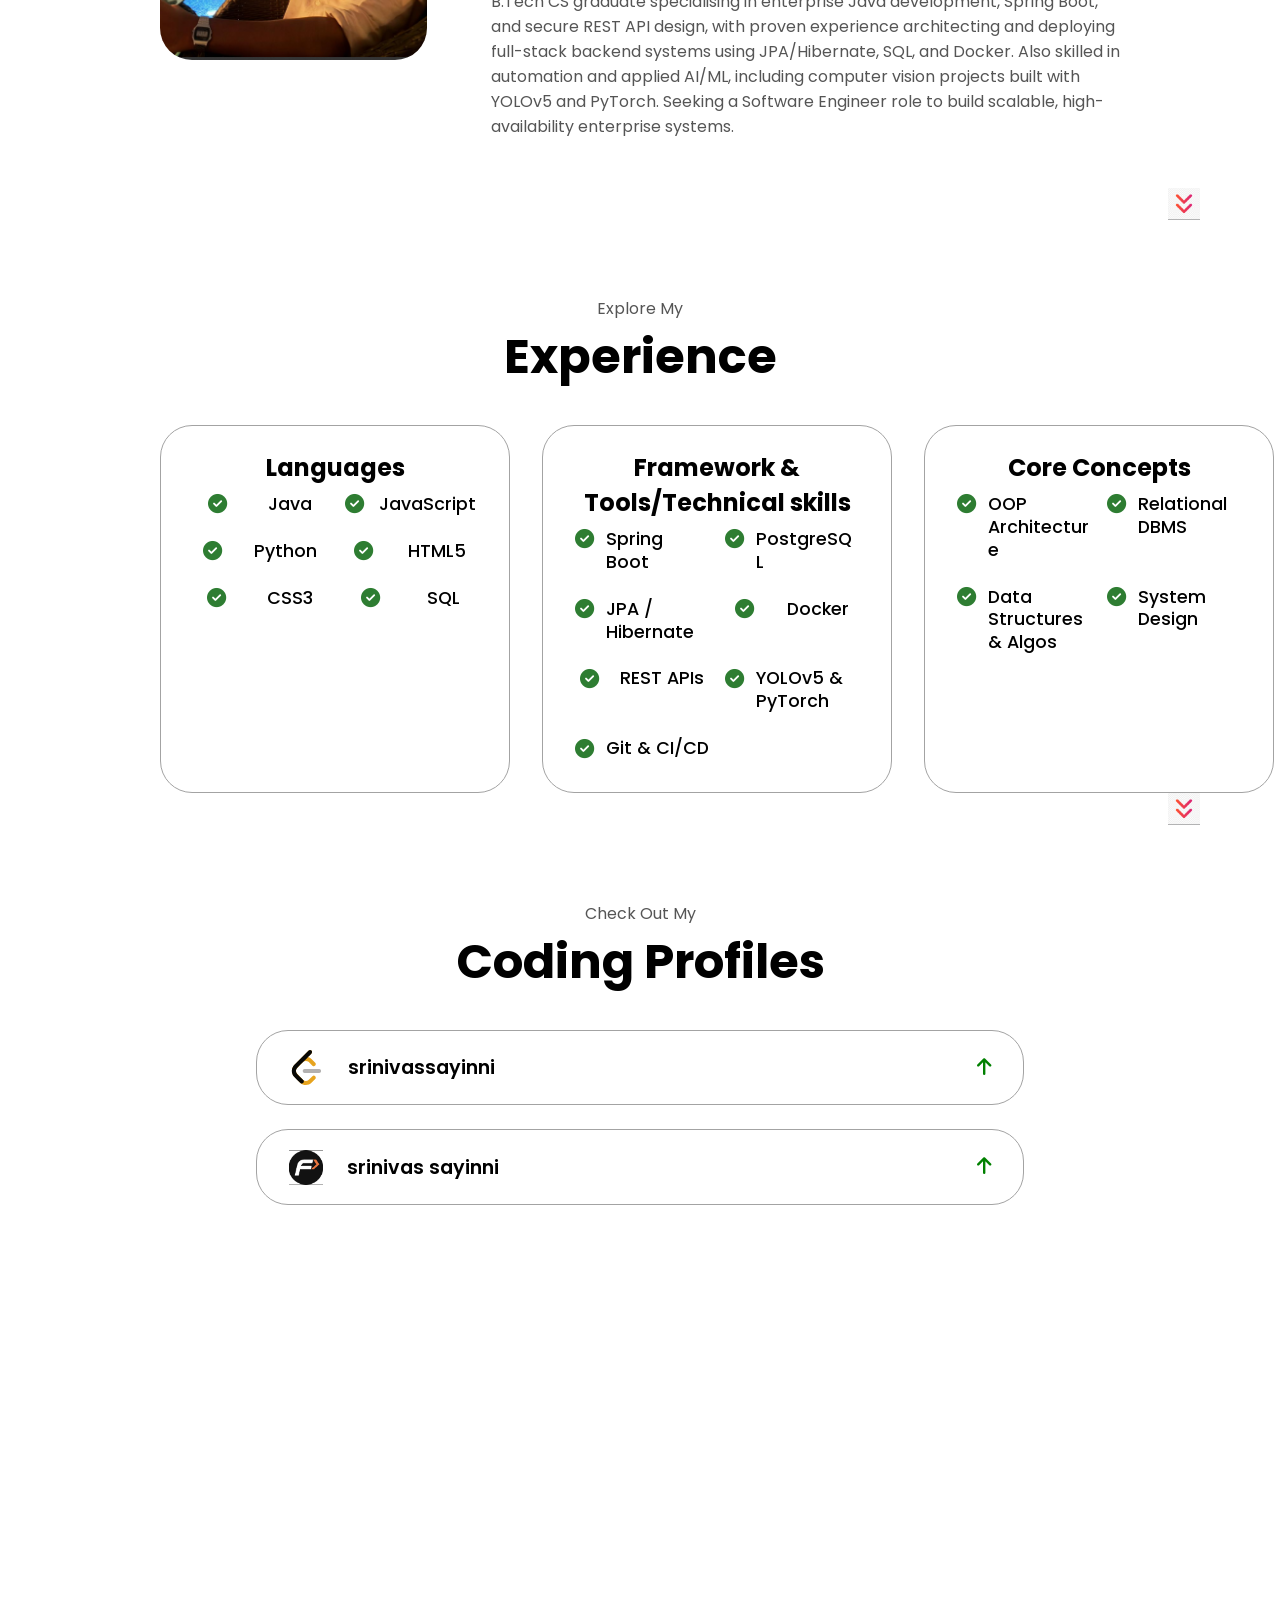
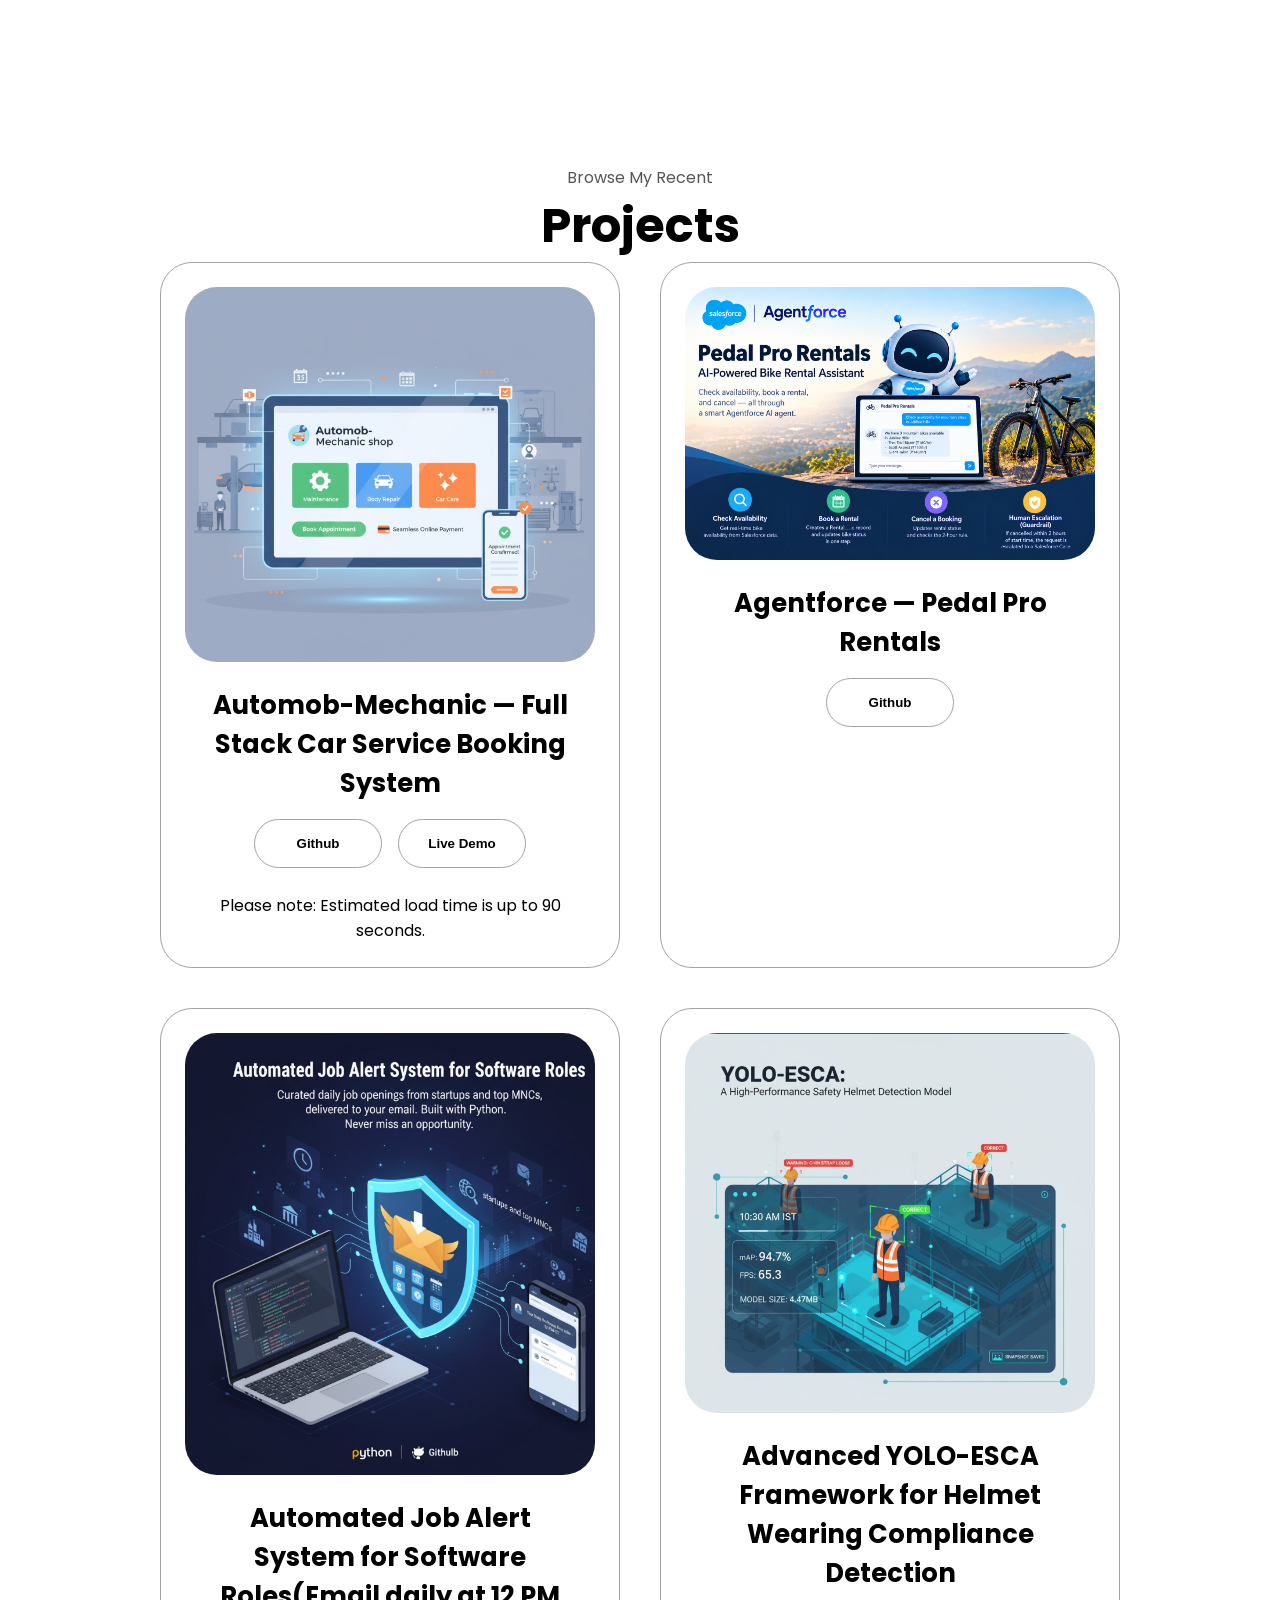
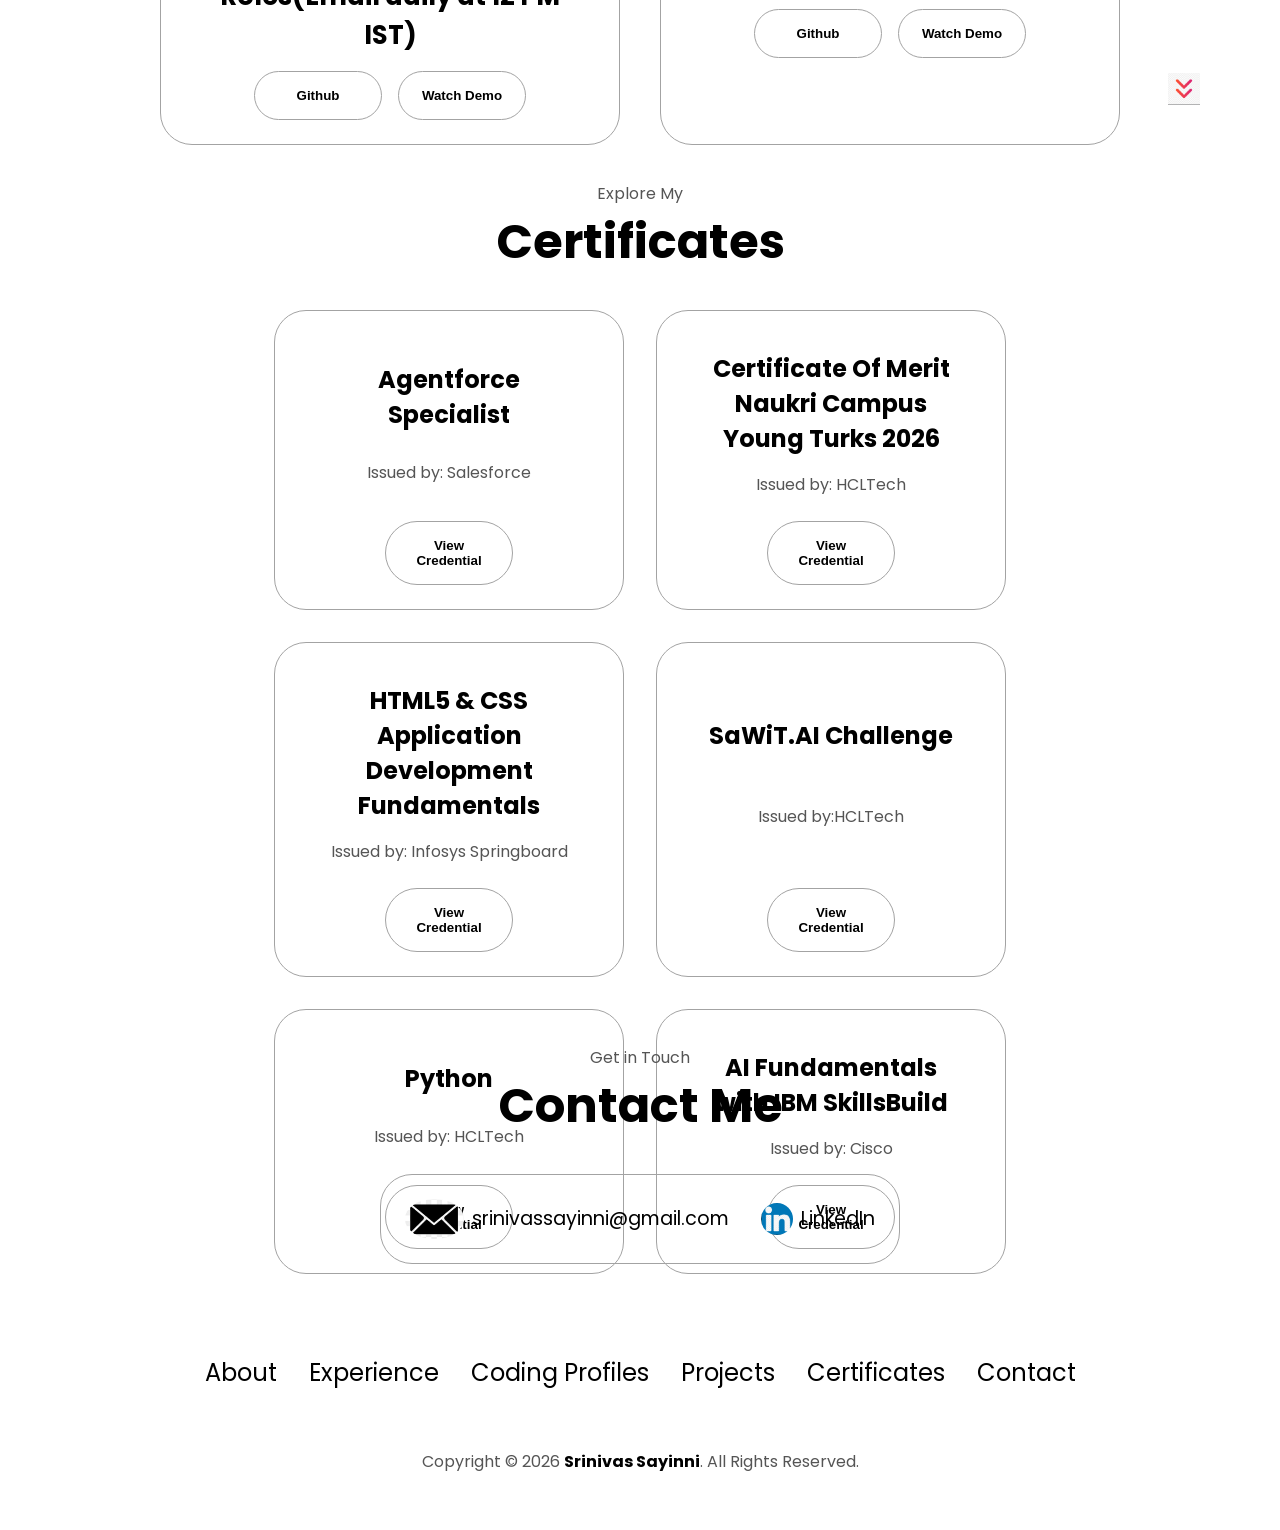
==== commit 744c82ff: "Initial commit of My Portfolio" ====
--- a/index.html
+++ b/index.html
@@ -8,6 +8,57 @@
     <link rel="stylesheet" href="style2.css" />
     <link rel="stylesheet" href="mediaqueries.css" />
     <link rel="stylesheet" href="https://cdnjs.cloudflare.com/ajax/libs/font-awesome/6.5.0/css/all.min.css">
+
+    <style>
+  /* Force exactly two project cards per row */
+  #projects .about-containers {
+      display: flex !important;
+      flex-wrap: wrap !important;
+      justify-content: center !important;
+      gap: 2.5rem !important;
+      max-width: 1100px !important;
+      margin: 0 auto !important;
+  }
+
+  #projects .about-containers .color-container {
+      flex: 0 0 calc(50% - 1.25rem) !important;
+      max-width: calc(50% - 1.25rem) !important;
+      box-sizing: border-box !important;
+  }
+
+  @media screen and (max-width: 768px) {
+      #projects .about-containers .color-container {
+          flex: 0 0 100% !important;
+          max-width: 100% !important;
+      }
+  }
+</style>
+
+<style>
+  #projects .details-container {
+      padding: 1.5rem !important;
+      display: flex;
+      flex-direction: column;
+      align-items: center;
+  }
+
+  #projects .project-img {
+      width: 100% !important;
+      height: auto !important;
+      max-width: none !important;
+      margin-bottom: 1rem !important;
+  }
+
+  #projects .experience-sub-title.project-title {
+      margin-top: 0.5rem !important;
+      margin-bottom: 0.5rem !important;
+      font-size: 1.6rem !important;
+  }
+
+  #projects .btn-container {
+      margin-top: 0.5rem !important;
+  }
+</style>
 
   </head>
   <body>
@@ -49,11 +100,11 @@
       <div class="section__text">
         <p class="section__text__p1">Hello, I'm</p>
         <h1 class="title">Srinivas Sayinni</h1>
-        <p class="section__text__p2">Software Developer</p>
+        <p class="section__text__p2">Software Engineer</p>
         <div class="btn-container">
           <button
             class="btn btn-color-2"
-            onclick="window.open('Srinivas-Sayinni-FlowCV-Resume-20251031.pdf')"
+            onclick="window.open('https://drive.google.com/file/d/1Mr0t43DxELYCmv2TRNDNP-NIMxPajPDB/view?usp=sharing')"
           >
             Download CV
           </button>
@@ -97,7 +148,7 @@
                 class="icon"
               />
               <h3>Experience</h3>
-              <p>Software Developer</p>
+              <p>Software Engineer</p>
             </div>
             <div class="details-container">
               <img
@@ -111,9 +162,9 @@
           </div>
           <div class="text-container">
             <p>
-             I'm Srinivas Sayinni, a Passionate and results-driven final-year student at CMR Institute of Technology, Hyderabad, skilled in Python, Java, HTML5, CSS, JavaScript, and Automation, with hands-on experience in developing web-based platforms and automation systems to improve efficiency and user experience. Proficient in web scraping, email automation, responsive design, task scheduling, and Git/GitHub version control, with a strong focus on solving real-world problems through innovative and impactful technological solutions.
-            </p>
-          </div>
+              B.Tech CS graduate specialising in enterprise Java development, Spring Boot, and secure REST API design, with proven experience architecting and deploying full-stack backend systems using JPA/Hibernate, SQL, and Docker. Also skilled in automation and applied AI/ML, including computer vision projects built with YOLOv5 and PyTorch. Seeking a Software Engineer role to build scalable, high-availability enterprise systems.
+                      </p>
+            </div>
         </div>
       </div>
       <img
@@ -124,122 +175,141 @@
       />
     </section>
     <section id="experience">
-      <p class="section__text__p1">Explore My</p>
-      <h1 class="title">Experience</h1>
-      <div class="experience-details-container">
-        <div class="about-containers">
-          <div class="details-container">
-            <h2 class="experience-sub-title">Frontend Development</h2>
-            <div class="article-container">
-              <article>
-                <img
-                  src="Screenshot 2025-10-27 173720.png"
-                  alt="Experience icon"
-                  class="icon"
-                />
-                <div>
-                  <h3>HTML&CSS</h3>
-                  <p>Experienced</p>
-                </div>
-              </article>
-              <article>
-                <img
-                  src="Screenshot 2025-10-27 173720.png"
-                  alt="Experience icon"
-                  class="icon"
-                />
-                <div>
-                  <h3>JAVASCRIPT</h3>
-                  <p>Intermediate</p>
-                </div>
-              </article>
-              <article>
-                <img
-                  src="Screenshot 2025-10-27 173720.png"
-                  alt="Experience icon"
-                  class="icon"
-                />
-                <div>
-                  <h3>REACT</h3>
-                  <p>Basic</p>
-                </div>
-              </article>
-            </div>
-          </div>
-          <div class="details-container">
-            <h2 class="experience-sub-title">Backend Development</h2>
-            <div class="article-container">
-              <article>
-                <img
-                  src="Screenshot 2025-10-27 173720.png"
-                  alt="Experience icon"
-                  class="icon"
-                />
-                <div>
-                  <h3>Java(Spring Boot)</h3>
-                  <p>Basic</p>
-                </div>
-              </article>
-              
-            </div>
-          </div>
-           <div class="details-container">
-             <h2 class="experience-sub-title">Databases</h2>
-             <div class="article-container">
-              <article>
-                <img
-                  src="Screenshot 2025-10-27 173720.png"
-                  alt="Experience icon"
-                  class="icon"
-                />
-                <div>
-                  <h3>MySQL</h3>
-                  <p>Intermediate</p>
-                </div>
-
-              </article>
-
-             </div>
-
-           </div>
-            <div class="details-container">
-              <h2 class="experience-sub-title">Cloud & Tools</h2>
-              <div class="article-container">
-                <article class="skill">
-  <img src="Screenshot 2025-10-27 173720.png" alt="Experience icon" class="icon" />
-  <div>
-    <h3>OCI (Oracle Cloud Infrastructure)</h3>
-    <p>Intermediate</p>
-  </div>
-</article>
-
-<article class="skill">
-  <img src="Screenshot 2025-10-27 173720.png" alt="Experience icon" class="icon" />
-  <div>
-    <h3>Git / GitHub</h3>
-    <p>Intermediate</p>
-  </div>
-</article>
-
-              </div>
-
-
-            </div>
-
-
-
-
-
-
-        </div>
-      </div>
-      <img
-  src="Screenshot 2025-10-27 163818.png"
-  alt="Arrow icon"
-  class="icon arrow"
-  onclick="location.href='./#coding-profiles'" />
+  <p class="section__text__p1">Explore My</p>
+  <h1 class="title">Experience</h1>
+  
+  <div class="experience-grid-wrapper">
+    <!-- Languages Box -->
+    <div class="details-container">
+      <h2 class="experience-sub-title">Languages</h2>
+      <div class="skills-grid">
+        <article>
+          <i class="fa-solid fa-circle-check skill-check-icon"></i>
+          <div>
+            <h3>Java</h3>
+          </div>
+        </article>
+        <article>
+          <i class="fa-solid fa-circle-check skill-check-icon"></i>
+          <div>
+            <h3>JavaScript</h3>
+          </div>
+        </article>
+        <article>
+          <i class="fa-solid fa-circle-check skill-check-icon"></i>
+          <div>
+            <h3>Python</h3>
+          </div>
+        </article>
+        <article>
+          <i class="fa-solid fa-circle-check skill-check-icon"></i>
+          <div>
+            <h3>HTML5</h3>
+          </div>
+        </article>
+        <article>
+          <i class="fa-solid fa-circle-check skill-check-icon"></i>
+          <div>
+            <h3>CSS3</h3>
+          </div>
+        </article>
+        <article>
+          <i class="fa-solid fa-circle-check skill-check-icon"></i>
+          <div>
+            <h3>SQL</h3>
+          </div>
+        </article>
+      </div>
+    </div>
+
+    <!-- Frameworks & Tools Box -->
+    <div class="details-container">
+      <h2 class="experience-sub-title">Framework & Tools/Technical skills</h2>
+      <div class="skills-grid">
+        <article>
+          <i class="fa-solid fa-circle-check skill-check-icon"></i>
+          <div>
+            <h3>Spring Boot</h3>
+          </div>
+        </article>
+        <article>
+          <i class="fa-solid fa-circle-check skill-check-icon"></i>
+          <div>
+            <h3>PostgreSQL</h3>
+          </div>
+        </article>
+        <article>
+          <i class="fa-solid fa-circle-check skill-check-icon"></i>
+          <div>
+            <h3>JPA / Hibernate</h3>
+          </div>
+        </article>
+        <article>
+          <i class="fa-solid fa-circle-check skill-check-icon"></i>
+          <div>
+            <h3>Docker</h3>
+          </div>
+        </article>
+        <article>
+          <i class="fa-solid fa-circle-check skill-check-icon"></i>
+          <div>
+            <h3>REST APIs</h3>
+          </div>
+        </article>
+        <article>
+          <i class="fa-solid fa-circle-check skill-check-icon"></i>
+          <div>
+            <h3>YOLOv5 & PyTorch</h3>
+          </div>
+        </article>
+        <article>
+          <i class="fa-solid fa-circle-check skill-check-icon"></i>
+          <div>
+            <h3>Git & CI/CD</h3>
+          </div>
+        </article>
+      </div>
+    </div>
+    
+    <!-- Core Concepts Box -->
+    <div class="details-container core-concepts-box">
+      <h2 class="experience-sub-title">Core Concepts</h2>
+      <div class="skills-grid">
+        <article>
+          <i class="fa-solid fa-circle-check skill-check-icon"></i>
+          <div>
+            <h3>OOP Architecture</h3>
+          </div>
+        </article>
+        <article>
+          <i class="fa-solid fa-circle-check skill-check-icon"></i>
+          <div>
+            <h3>Relational DBMS</h3>
+          </div>
+        </article>
+        <article>
+          <i class="fa-solid fa-circle-check skill-check-icon"></i>
+          <div>
+            <h3>Data Structures & Algos</h3>
+          </div>
+        </article>
+        <article>
+          <i class="fa-solid fa-circle-check skill-check-icon"></i>
+          <div>
+            <h3>System Design</h3>
+          </div>
+        </article>
+      </div>
+    </div>
+  </div>
+
+  <img
+    src="Screenshot 2025-10-27 163818.png"
+    alt="Arrow icon"
+    class="icon arrow"
+    onclick="location.href='./#coding-profiles'" 
+  />
 </section>
-    </section>
 <section id="coding-profiles">
       <p class="section__text__p1">Check Out My</p>
       <h1 class="title">Coding Profiles</h1>
@@ -257,22 +327,22 @@
             class="profile-logo"
           />
           <span class="profile-username">srinivassayinni</span>
-          <span class="profile-stats">150+ Problems Solved</span>
+          <span class="profile-stats"></span>
           <i class="fa-solid fa-arrow-up profile-arrow"></i>
         </a>
 
         <a
-          href="https://www.geeksforgeeks.org/user/srinivaszzce/?_gl=1*5f8mcq*_up*MQ..*_gs*MQ..&gclid=CjwKCAjw04HIBhB8EiwA8jGNbc6A4B-740slJcHQUZIAdAp0pl47xeIlxSymfuFcfSFAcvn4_a2u1hoC8xcQAvD_BwE&gbraid=0AAAAAC9yBkDTXtBG65htTOUzq592OKRBI"
+          href="https://takeuforward.org/profile/srinivas800"
           target="_blank"
           class="profile-link-bar"
         >
           <img
-            src="icons8-geeksforgeeks-48.png"
+            src="Screenshot 2026-09-21 164000.png"
             alt="GeeksforGeeks Logo"
             class="profile-logo"
           />
-          <span class="profile-username">srinivaszzce</span>
-          <span class="profile-stats">Overall Score: 500+</span>
+          <span class="profile-username">srinivas sayinni</span>
+          <span class="profile-stats"></span>
           <i class="fa-solid fa-arrow-up profile-arrow"></i>
         </a>
 
@@ -293,6 +363,58 @@
           <div class="details-container color-container">
             <div class="article-container">
               <img
+                src="Screenshot 2025-10-27 180204.png"
+                alt="Project 2"
+                class="project-img"
+              />
+            </div>
+            <h2 class="experience-sub-title project-title">Automob-Mechanic — Full Stack Car Service Booking System</h2>
+            <div class="btn-container">
+              <button
+                class="btn btn-color-2 project-btn"
+                onclick="location.href='https://github.com/Srinivas800/Automob-Mechanic'"
+              >
+                Github
+              </button>
+              <button
+                class="btn btn-color-2 project-btn"
+                onclick="location.href='https://automob-mechanic.onrender.com/admin/index.html'"
+              >
+                Live Demo
+              </button>
+            </div>
+            <br>
+            <aside>Please note: Estimated load time is up to 90 seconds.</aside>
+          </div>
+
+          <div class="details-container color-container">
+            <div class="article-container">
+              <img
+                src="Pedal Pro AI Bike Rentals.png"
+                alt="Project 2"
+                class="project-img"
+              />
+            </div>
+            <h2 class="experience-sub-title project-title">Agentforce — Pedal Pro Rentals</h2>
+            <div class="btn-container">
+              <button
+                class="btn btn-color-2 project-btn"
+                onclick="location.href='https://github.com/Srinivas800/Agentforce--Pedal-Pro-Rental'"
+              >
+                Github
+              </button>
+              <!-- <button
+                class="btn btn-color-2 project-btn"
+                onclick="location.href='https://automob-mechanic.onrender.com/admin/index.html'"
+              >
+                Live Demo
+              </button> -->
+            </div>
+            <br>
+          </div>
+          <div class="details-container color-container">
+            <div class="article-container">
+              <img
                 src="Screenshot 2025-10-27 175337.png"
                 alt="Project 1"
                 class="project-img"
@@ -308,36 +430,14 @@
               </button>
               <button
   class="btn btn-color-2 project-btn"
-  onclick="window.open('automation.mp4')"
+  onclick="window.open('https://youtu.be/PjhM1kWfIXM')"
 >
   Watch Demo
 </button>
             </div>
           </div>
-          <div class="details-container color-container">
-            <div class="article-container">
-              <img
-                src="Screenshot 2025-10-27 180204.png"
-                alt="Project 2"
-                class="project-img"
-              />
-            </div>
-            <h2 class="experience-sub-title project-title">Automob-mechanic shop</h2>
-            <div class="btn-container">
-              <button
-                class="btn btn-color-2 project-btn"
-                onclick="location.href='https://github.com/Srinivas800/Automob-Mechanic'"
-              >
-                Github
-              </button>
-              <button
-                class="btn btn-color-2 project-btn"
-                onclick="location.href='https://automob-shop.netlify.app/'"
-              >
-                Live Demo
-              </button>
-            </div>
-          </div>
+          
+
           <div class="details-container color-container">
   <div class="article-container">
     <img
@@ -346,20 +446,27 @@
       class="project-img"
     />
   </div>
-  <h2 class="experience-sub-title project-title">YOLO-ESCA: A High-Performance Safety Helmet
- Standard Wearing Behavior Detection Model
- Based on Improved YOLOv5</h2>
-  <div class="btn-container">
-    <button
-      class="btn btn-color-2 project-btn"
-      onclick="location.href='https'" >
-      Github (Soon)
-    </button>
-    <button
-      class="btn btn-color-2 project-btn"
-      onclick="openImageModal('workInProgressModal')" >
-      View Status
-    </button>
+  <h2 class="experience-sub-title project-title">Advanced YOLO-ESCA Framework for Helmet Wearing Compliance Detection  </h2>
+ <div class="btn-container">
+              <button
+                class="btn btn-color-2 project-btn"
+                onclick="location.href='https://github.com/Srinivas800/Advanced-YOLO-ESCA-Framework-for-Enhanced-Helmet-Wearing-Compliance-Detection'"
+              >
+                Github
+              </button>
+              <button
+  class="btn btn-color-2 project-btn"
+  onclick="window.open('https://www.youtube.com/watch?v=eunlGNuFzlo')"
+>
+  Watch Demo
+</button>
+ <!-- <button
+  class="btn btn-color-2 project-btn"
+  onclick="window.open('https://drive.google.com/file/d/1h3j6c6oYVSs6YNXe5pR5ceIXUqIwiLT0/view?usp=sharing')"
+>
+ view file
+</button> -->
+
   </div>
 </div>
         </div>
@@ -377,16 +484,32 @@
         <div class="about-containers">
           
           <div class="details-container color-container">
+  <div class="article-container">
+  </div>
+  <h2 class="experience-sub-title project-title">Agentforce Specialist</h2>
+  <p style="text-align: center; margin-bottom: 1.5rem;">
+    Issued by: Salesforce
+  </p>
+  <div class="btn-container">
+    <button
+      class="btn btn-color-2 project-btn"
+      onclick="openImageModal('AgentcertModal')"
+    >
+      View Credential
+    </button>
+  </div>
+</div>
+           <div class="details-container color-container">
             <div class="article-container">
               </div>
-            <h2 class="experience-sub-title project-title">AI Fundamentals with IBM SkillsBuild</h2>
+            <h2 class="experience-sub-title project-title">Certificate Of Merit Naukri Campus Young Turks 2026 </h2>
             <p style="text-align: center; margin-bottom: 1.5rem;">
-              Issued by: Cisco
+              Issued by: HCLTech
             </p>
             <div class="btn-container">
               <button
                 class="btn btn-color-2 project-btn"
-                onclick="location.href='https://www.credly.com/badges/d2aa590c-e453-4258-99fe-dd035c49b0a5/public_url'"
+                onclick="location.href='https://www.naukri.com/campus/certificates/young_turks26_round_1_achievement/v0/6acf493596ebe313e740c60b?utm_source=certificate&utm_medium=copy&utm_campaign=6acf493596ebe313e740c60b'"
               >
                 View Credential
               </button>
@@ -440,7 +563,22 @@
     </button>
   </div>
 </div>
-
+<div class="details-container color-container">
+            <div class="article-container">
+              </div>
+            <h2 class="experience-sub-title project-title">AI Fundamentals with IBM SkillsBuild</h2>
+            <p style="text-align: center; margin-bottom: 1.5rem;">
+              Issued by: Cisco
+            </p>
+            <div class="btn-container">
+              <button
+                class="btn btn-color-2 project-btn"
+                onclick="location.href='https://www.credly.com/badges/d2aa590c-e453-4258-99fe-dd035c49b0a5/public_url'"
+              >
+                View Credential
+              </button>
+            </div>
+          </div>
           </div>
       </div>
       <img
@@ -478,8 +616,10 @@
   <span class="close-btn" onclick="closeImageModal()">&times;</span>
   <div class="modal-content">
     
+    <img id="AgentcertModal" class="modal-image" src="Screenshot 2025-12-30 200112.png" alt="Agentforce">
     <img id="infosysCertModal" class="modal-image" src="Screenshot 2025-10-28 001328.png" alt="Infosys Certificate">
     <img id="workInProgressModal" class="modal-image" src="Screenshot 2025-10-28 011731.png" alt="Work In Progress">
+    
     
     </div>
 </div>
@@ -496,8 +636,17 @@
           </ul>
         </div>
       </nav>
-      <p>Copyright © 2025 <span class="highlight-name">Srinivas Sayinni</span>. All Rights Reserved.</p>
+      <p>Copyright © 2026 <span class="highlight-name">Srinivas Sayinni</span>. All Rights Reserved.</p>
     </footer>
+    <style>
+      .concepts-container .article-container {
+        display: grid;
+        grid-template-columns: repeat(2, 1fr);
+        gap: 1.5rem;
+        justify-items: start;
+      }
+    </style>
     <script src="script.js"></script>
   </body>
+  </body>
 </html>
--- a/style2.css
+++ b/style2.css
@@ -268,6 +268,9 @@
 }
 
 .about-containers {
+display: flex;
+  flex-wrap: wrap; /* ADD THIS: Allows cards to move to the next row */
+  justify-content: center; /* Keeps cards centered if they wrap */
   gap: 2rem;
   margin-bottom: 2rem;
   margin-top: 2rem;
@@ -319,23 +322,85 @@
 }
 
 /* EXPERIENCE SECTION */
+/* --- EXPERIENCE SECTION LAYOUT --- */
 
 #experience {
   position: relative;
-}
-
-.experience-sub-title {
-  color: rgb(85, 85, 85);
-  font-weight: 600;
-  font-size: 1.75rem;
-  margin-bottom: 2rem;
-}
-
-.experience-details-container {
-  display: flex;
-  justify-content: center;
-  flex-direction: column;
-}
+  height: auto; /* Dynamically sizes depending on screen resolution */
+  padding-bottom: 8vh;
+}
+
+/* Base Wrapper for the 3 Primary Focus Containers */
+.experience-grid-wrapper {
+  display: grid;
+  grid-template-columns: repeat(3, 1fr);
+  gap: 2rem;
+  margin-top: 2rem;
+}
+
+/* Uniform Skills Grid inside each Details Box */
+.skills-grid {
+  display: grid;
+  grid-template-columns: repeat(2, 1fr); /* Clean 2-column alignment */
+  gap: 1.5rem 1rem;
+  text-align: left;
+  padding: 0.5rem;
+}
+
+#experience article {
+  display: flex;
+  width: 100%; /* Removes the rigid 10rem restriction */
+  gap: 0.75rem;
+  align-items: flex-start;
+}
+
+#experience article h3 {
+  font-size: 1.1rem;
+  font-weight: 500;
+  line-height: 1.3;
+}
+
+/* Styled inline icons using FontAwesome instead of heavy standard images */
+.skill-check-icon {
+  color: #2E7D32;
+  font-size: 1.2rem;
+  margin-top: 0.15rem;
+}
+
+/* --- RESPONSIVE MEDIA QUERIES --- */
+
+/* Tablet Optimization (Medium Devices) */
+@media screen and (max-width: 1024px) {
+  .experience-grid-wrapper {
+    grid-template-columns: repeat(2, 1fr); /* 2 blocks wide */
+  }
+  
+  /* Make the 3rd column box (Core Concepts) take full span underneath */
+  .core-concepts-box {
+    grid-column: span 2;
+  }
+}
+
+/* Mobile Layout Execution */
+@media screen and (max-width: 600px) {
+  .experience-grid-wrapper {
+    grid-template-columns: 1fr; /* 1 vertical card stack */
+  }
+  
+  .core-concepts-box {
+    grid-column: span 1;
+  }
+
+  .skills-grid {
+    grid-template-columns: 1fr; /* Single column items inside for easy readability */
+    gap: 1rem;
+  }
+}
+
+
+
+
+
 
 .article-container {
   display: flex;
@@ -582,4 +647,42 @@
 .profile-arrow {
   font-size: 1.2rem;
   color: #008000; /* Green color for arrow */
-}+}
+#certificates .details-container {
+  min-width: 250px; /* Adjust this value to match your desired width */
+  max-width: 300px;
+  display: flex;
+  flex-direction: column;
+  justify-content: space-between;
+}
+#experience .about-containers {
+  display: flex;
+  justify-content: center;
+  flex-wrap: wrap; /* This ensures containers move to a new line when out of space */
+  gap: 2rem;
+}
+.profile-link-bar {
+  display: flex;
+  align-items: center;
+  justify-content: flex-start; /* Keeps items aligned to the left */
+  overflow: hidden; /* Prevents text from spilling out */
+  white-space: nowrap; /* Keeps username on one line */
+}
+
+.profile-username {
+  flex-shrink: 1; /* Allows name to shrink slightly if needed */
+  overflow: hidden;
+  text-overflow: ellipsis; /* Adds '...' if the name is too long */
+}
+
+.profile-arrow {
+  margin-left: auto; /* Always pushes the arrow to the far right */
+  flex-shrink: 0; /* Prevents the arrow from getting squashed */
+}
+/* Concepts 2-column grid */
+.concepts-container .article-container {
+  display: grid;
+  grid-template-columns: repeat(2, 1fr);
+  gap: 1.5rem;
+  justify-items: start;
+}
--- a/mediaqueries.css
+++ b/mediaqueries.css
@@ -103,4 +103,53 @@
     .text-container {
       text-align: justify;
     }
-  }+  }
+  /* Update your existing details-container style */
+.details-container {
+  padding: 1.5rem;
+  flex: 1;
+  background: white;
+  border-radius: 2rem;
+  border: rgb(53, 53, 53) 0.1rem solid;
+  border-color: rgb(163, 163, 163);
+  text-align: center;
+  
+  /* ADD THESE TWO LINES */
+  min-width: 300px; /* Adjust this to force the wrap */
+  flex-basis: 300px; 
+}
+
+/* Ensure the parent allows wrapping */
+.about-containers {
+  display: flex;
+  flex-wrap: wrap; /* Essential for moving to the next row */
+  justify-content: center;
+  gap: 2rem;
+}
+@media screen and (max-width: 600px) {
+  /* Allow the container to use more width on mobile */
+  .coding-profiles-container {
+    width: 95%;
+    padding-top: 1rem;
+  }
+
+  /* Reduce padding and font size so everything fits in one line */
+  .profile-link-bar {
+    padding: 1rem;
+    gap: 0.5rem; /* Adds consistent spacing between elements */
+  }
+
+  .profile-logo {
+    height: 25px; /* Smaller logo for mobile */
+    margin-right: 0.5rem;
+  }
+
+  .profile-username {
+    font-size: 1rem; /* Smaller text to prevent overflow */
+  }
+
+  /* Hide stats on very small screens if they still cause overlapping */
+  .profile-stats {
+    display: none;
+  }
+}
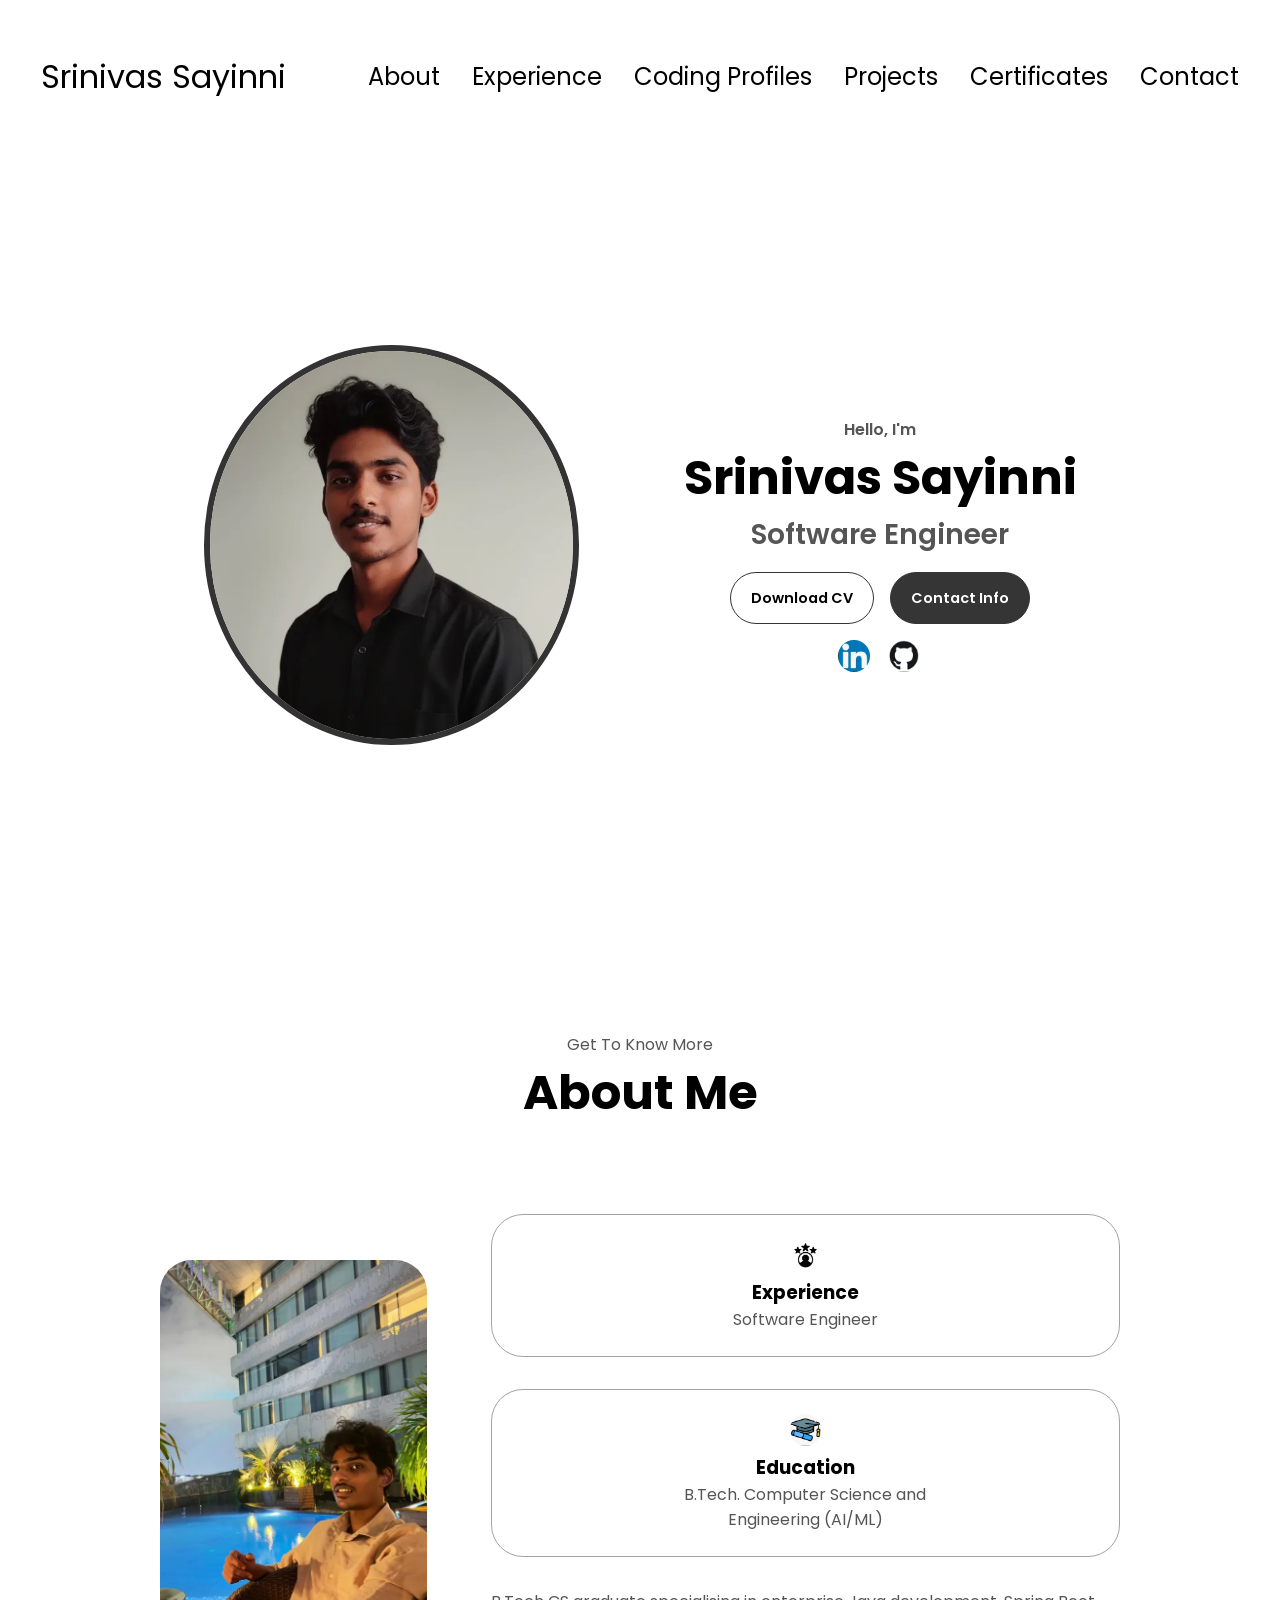
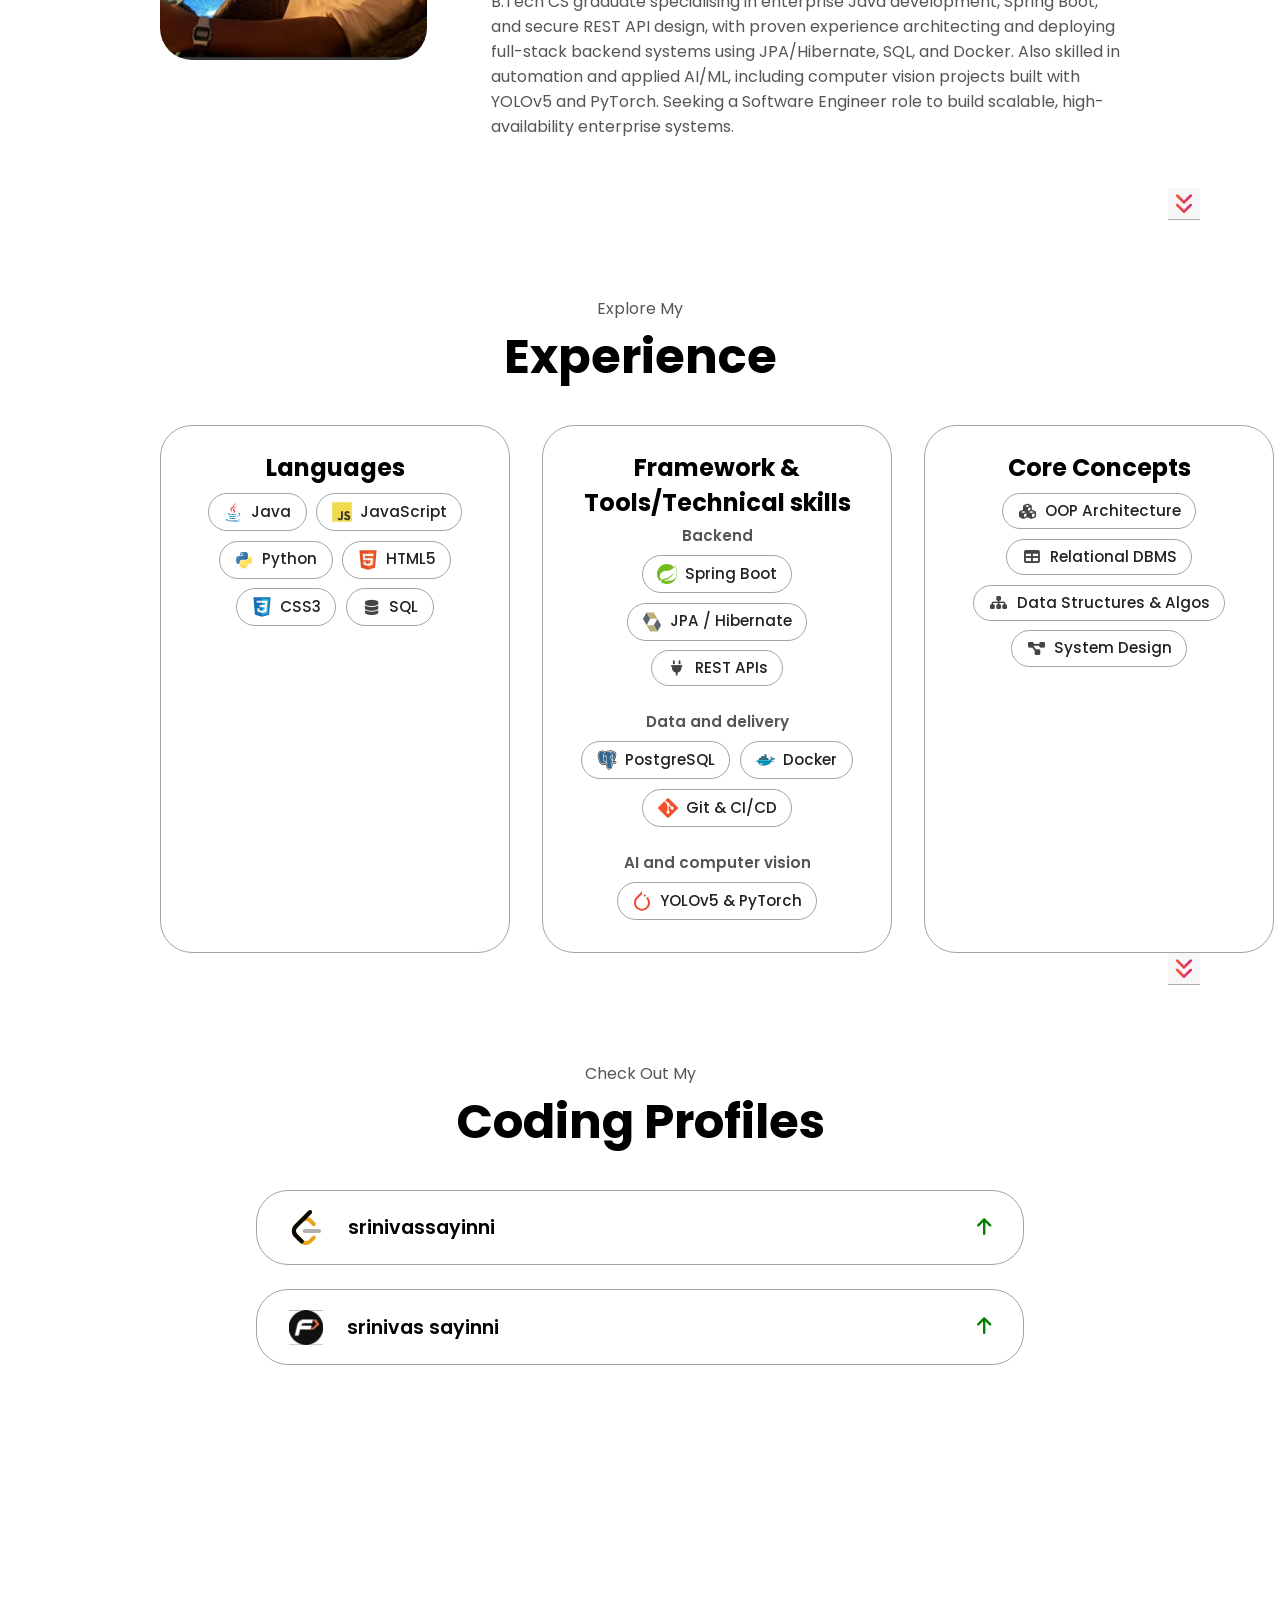
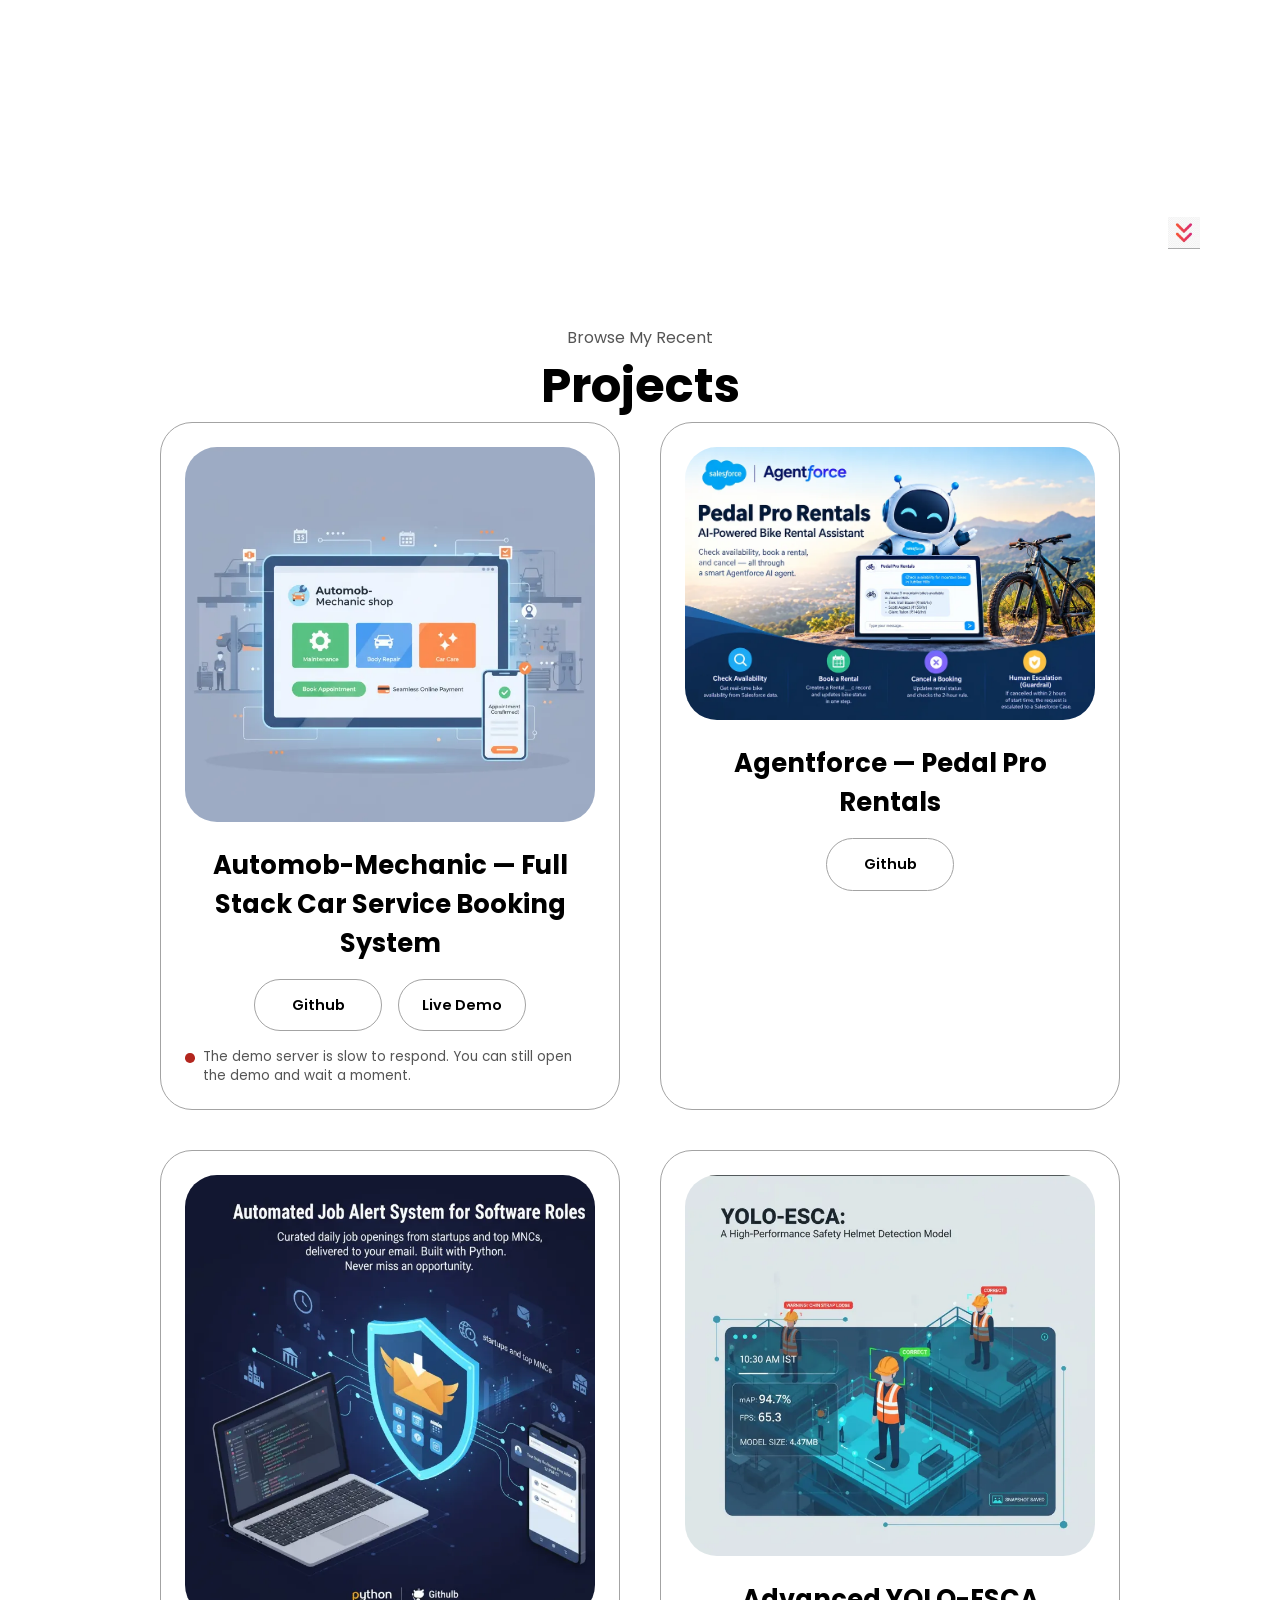
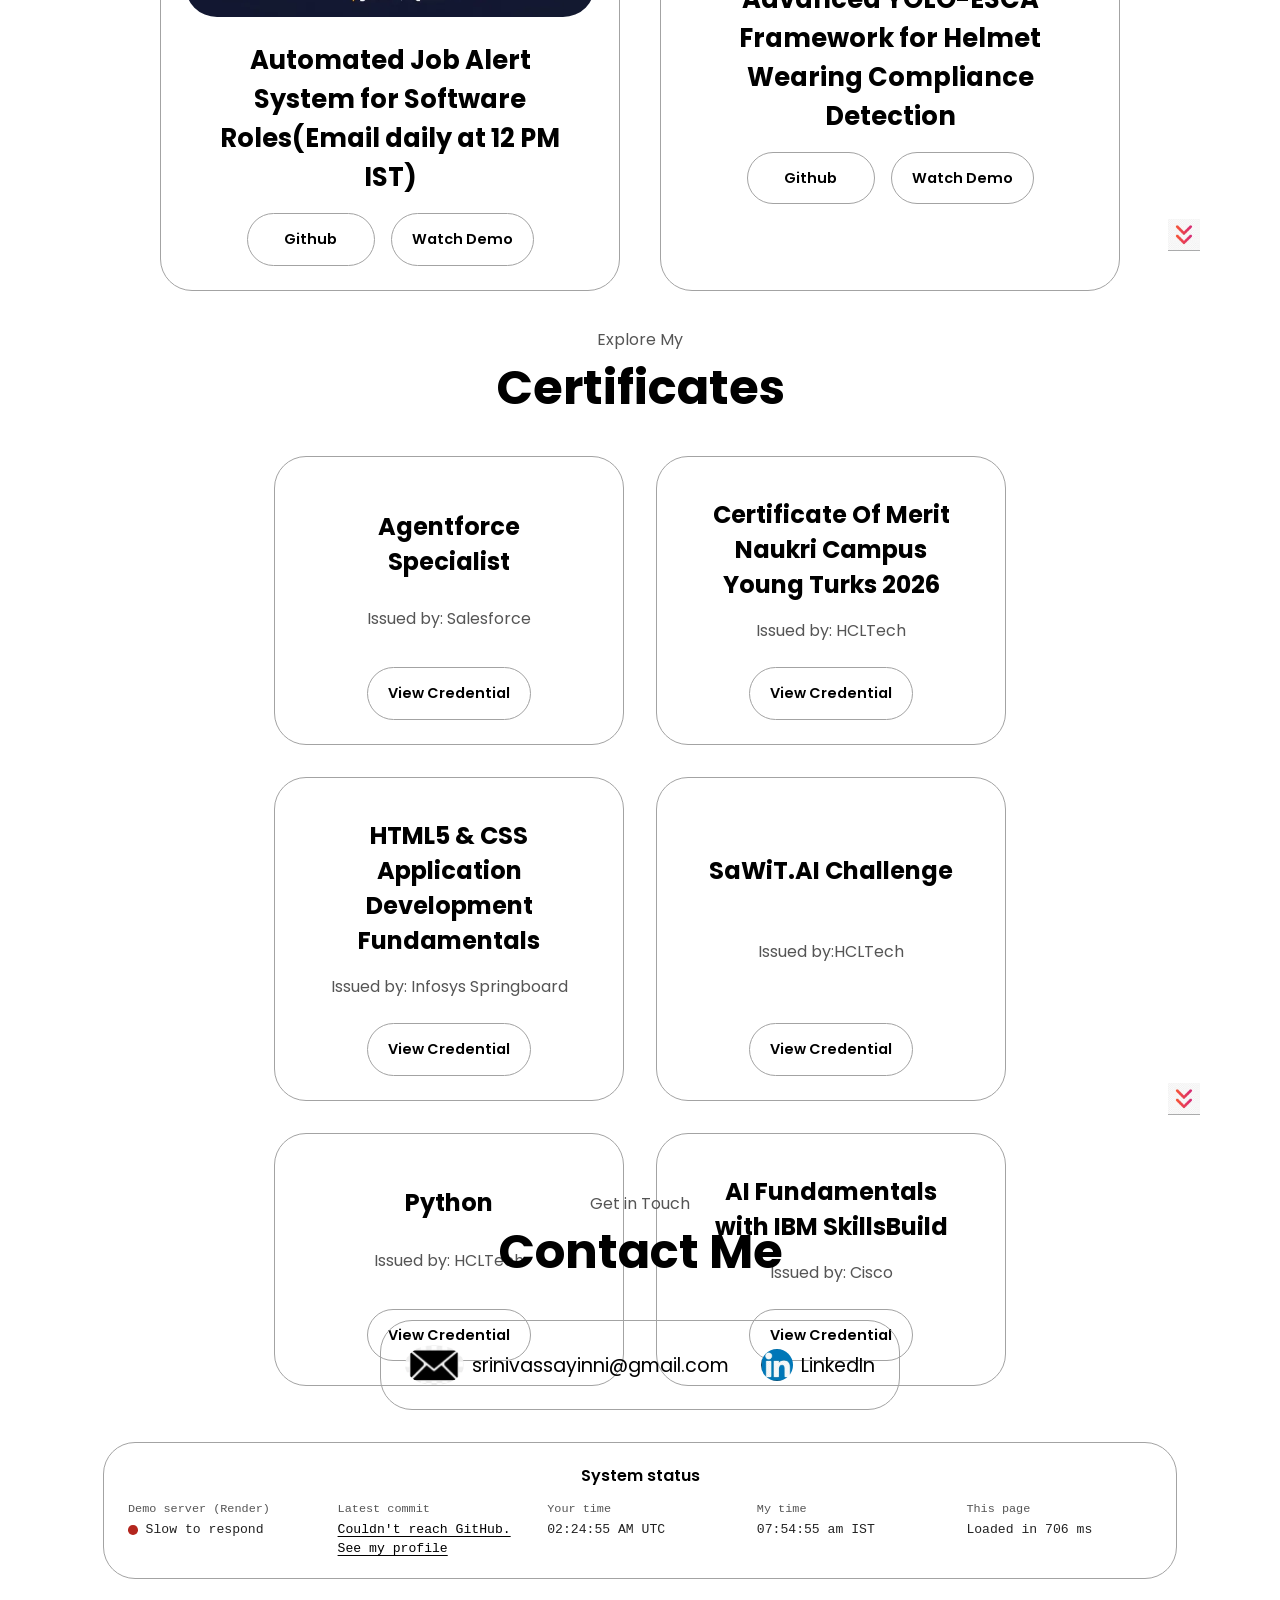
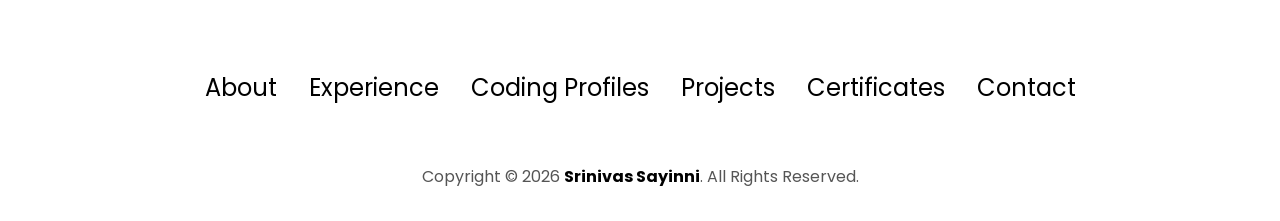
==== commit 2a54adf1: "Replace repository with new folder contents" ====
--- a/index.html
+++ b/index.html
@@ -5,6 +5,11 @@
     <meta http-equiv="X-UA-Compatible" content="IE=edge" />
     <meta name="viewport" content="width=device-width, initial-scale=1.0" />
     <title>My Portfolio</title>
+       <link rel="icon" type="image/png" href="me.png">
+    <link rel="preconnect" href="https://fonts.googleapis.com" />
+    <link rel="preconnect" href="https://fonts.gstatic.com" crossorigin />
+    <link rel="preconnect" href="https://cdnjs.cloudflare.com" crossorigin />
+    <link rel="stylesheet" href="https://fonts.googleapis.com/css2?family=Poppins:wght@300;400;500;600&display=swap" />
     <link rel="stylesheet" href="style2.css" />
     <link rel="stylesheet" href="mediaqueries.css" />
     <link rel="stylesheet" href="https://cdnjs.cloudflare.com/ajax/libs/font-awesome/6.5.0/css/all.min.css">
@@ -62,7 +67,8 @@
 
   </head>
   <body>
-    <nav id="desktop-nav">
+    <a class="skip-link" href="#main">Skip to main content</a>
+    <nav id="desktop-nav" aria-label="Primary">
       <div class="logo">Srinivas Sayinni</div>
       <div>
         <ul class="nav-links">
@@ -75,86 +81,78 @@
         </ul>
       </div>
     </nav>
-    <nav id="hamburger-nav">
+    <nav id="hamburger-nav" aria-label="Mobile">
       <div class="logo">Srinivas Sayinni</div>
       <div class="hamburger-menu">
-        <div class="hamburger-icon" onclick="toggleMenu()">
+        <button type="button" class="hamburger-icon" aria-label="Open menu" aria-expanded="false" aria-controls="mobile-menu" onclick="toggleMenu()">
           <span></span>
           <span></span>
           <span></span>
-        </div>
-        <div class="menu-links">
+        </button>
+        <ul class="menu-links" id="mobile-menu">
           <li><a href="#about" onclick="toggleMenu()">About</a></li>
           <li><a href="#experience" onclick="toggleMenu()">Experience</a></li>
           <li><a href="#coding-profiles" onclick="toggleMenu()">Coding Profiles</a></li>
           <li><a href="#projects" onclick="toggleMenu()">Projects</a></li>
           <li><a href="#certificates" onclick="toggleMenu()">Certificates</a></li>
           <li><a href="#contact" onclick="toggleMenu()">Contact</a></li>
-        </div>
+        </ul>
       </div>
     </nav>
+    <main id="main" tabindex="-1">
     <section id="profile">
       <div class="section__pic-container">
-        <img src="Screenshot 2025-10-25 001905.png" alt="srinivas profile picture" />
+        <img src="images/profile.webp" alt="Portrait of Srinivas Sayinni" fetchpriority="high" decoding="async" />
       </div>
       <div class="section__text">
         <p class="section__text__p1">Hello, I'm</p>
         <h1 class="title">Srinivas Sayinni</h1>
         <p class="section__text__p2">Software Engineer</p>
         <div class="btn-container">
-          <button
-            class="btn btn-color-2"
-            onclick="window.open('https://drive.google.com/file/d/1Mr0t43DxELYCmv2TRNDNP-NIMxPajPDB/view?usp=sharing')"
-          >
-            Download CV
-          </button>
-          <button class="btn btn-color-1" onclick="location.href='./#contact'">
-            Contact Info
-          </button>
+          <a class="btn btn-color-2" href="https://drive.google.com/file/d/1yt2Aili40oHxnEy2e_3-Twazy1tR7gKX/view?usp=sharing" target="_blank" rel="noopener noreferrer">Download CV<span class="sr-only"> (opens in a new tab)</span></a>
+          <a class="btn btn-color-1" href="#contact">Contact Info</a>
         </div>
         <div id="socials-container">
-          <img
-            src="Screenshot 2025-10-27 161202.png"
-            alt="My LinkedIn profile"
-            class="icon"
-            onclick="location.href='https://www.linkedin.com/in/sayinni-srinivas-aa208a267?lipi=urn%3Ali%3Apage%3Ad_flagship3_profile_view_base_contact_details%3Bvrp1mMTBT726aKRag3FL3Q%3D%3D'"
-          />
-          <img
-            src="Screenshot 2025-10-27 161500.png"
-            alt="My Github profile"
-            class="icon"
-            onclick="location.href='https://github.com/Srinivas800'"
-          />
+          <a href="https://www.linkedin.com/in/sayinni-srinivas-aa208a267?lipi=urn%3Ali%3Apage%3Ad_flagship3_profile_view_base_contact_details%3Bvrp1mMTBT726aKRag3FL3Q%3D%3D" aria-label="LinkedIn profile"><img src="images/icon-linkedin.webp" alt="" class="icon" width="96" height="97" decoding="async" /></a>
+          <a href="https://github.com/Srinivas800" aria-label="GitHub profile"><img src="images/icon-github.webp" alt="" class="icon" width="96" height="84" decoding="async" /></a>
         </div>
       </div>
     </section>
     <section id="about">
       <p class="section__text__p1">Get To Know More</p>
-      <h1 class="title">About Me</h1>
+      <h2 class="title">About Me</h2>
       <div class="section-container">
         <div class="section__pic-container">
           <img
-            src="Screenshot 2025-10-27 162749.png"
-            alt="Profile picture"
+            src="images/about-me.webp"
+            alt="Srinivas Sayinni"
             class="about-pic"
+            loading="lazy"
+            decoding="async"
           />
         </div>
         <div class="about-details-container">
           <div class="about-containers">
             <div class="details-container">
               <img
-                src="Screenshot 2025-10-27 163007.png"
-                alt="Experience icon"
+                src="images/icon-experience.webp"
+                alt=""
                 class="icon"
+                width="96" height="97"
+                loading="lazy"
+                decoding="async"
               />
               <h3>Experience</h3>
               <p>Software Engineer</p>
             </div>
             <div class="details-container">
               <img
-                src="Screenshot 2025-10-27 163330.png"
-                alt="Education icon"
+                src="images/icon-education.webp"
+                alt=""
                 class="icon"
+                width="96" height="97"
+                loading="lazy"
+                decoding="async"
               />
               <h3>Education</h3>
               <p>B.Tech. Computer Science and<br />Engineering (AI/ML)</p>
@@ -167,152 +165,61 @@
             </div>
         </div>
       </div>
-      <img
-        src="Screenshot 2025-10-27 163818.png"
-        alt="Arrow icon"
-        class="icon arrow"
-        onclick="location.href='./#experience'"
-      />
+      <a class="arrow" href="#experience" aria-label="Go to the Experience section"><img src="images/icon-arrow.webp" alt="" class="icon" width="96" height="97" loading="lazy" decoding="async" /></a>
     </section>
     <section id="experience">
   <p class="section__text__p1">Explore My</p>
-  <h1 class="title">Experience</h1>
+  <h2 class="title">Experience</h2>
   
   <div class="experience-grid-wrapper">
-    <!-- Languages Box -->
     <div class="details-container">
-      <h2 class="experience-sub-title">Languages</h2>
-      <div class="skills-grid">
-        <article>
-          <i class="fa-solid fa-circle-check skill-check-icon"></i>
-          <div>
-            <h3>Java</h3>
-          </div>
-        </article>
-        <article>
-          <i class="fa-solid fa-circle-check skill-check-icon"></i>
-          <div>
-            <h3>JavaScript</h3>
-          </div>
-        </article>
-        <article>
-          <i class="fa-solid fa-circle-check skill-check-icon"></i>
-          <div>
-            <h3>Python</h3>
-          </div>
-        </article>
-        <article>
-          <i class="fa-solid fa-circle-check skill-check-icon"></i>
-          <div>
-            <h3>HTML5</h3>
-          </div>
-        </article>
-        <article>
-          <i class="fa-solid fa-circle-check skill-check-icon"></i>
-          <div>
-            <h3>CSS3</h3>
-          </div>
-        </article>
-        <article>
-          <i class="fa-solid fa-circle-check skill-check-icon"></i>
-          <div>
-            <h3>SQL</h3>
-          </div>
-        </article>
-      </div>
+      <h3 class="experience-sub-title">Languages</h3>
+        <ul class="chip-list" aria-label="Languages">
+          <li class="chip"><img src="images/skills/java.svg" alt="" width="20" height="20" loading="lazy" decoding="async" />Java</li>
+          <li class="chip"><img src="images/skills/javascript.svg" alt="" width="20" height="20" loading="lazy" decoding="async" />JavaScript</li>
+          <li class="chip"><img src="images/skills/python.svg" alt="" width="20" height="20" loading="lazy" decoding="async" />Python</li>
+          <li class="chip"><img src="images/skills/html5.svg" alt="" width="20" height="20" loading="lazy" decoding="async" />HTML5</li>
+          <li class="chip"><img src="images/skills/css3.svg" alt="" width="20" height="20" loading="lazy" decoding="async" />CSS3</li>
+          <li class="chip"><i class="fa-solid fa-database" aria-hidden="true"></i>SQL</li>
+        </ul>
     </div>
 
-    <!-- Frameworks & Tools Box -->
     <div class="details-container">
-      <h2 class="experience-sub-title">Framework & Tools/Technical skills</h2>
-      <div class="skills-grid">
-        <article>
-          <i class="fa-solid fa-circle-check skill-check-icon"></i>
-          <div>
-            <h3>Spring Boot</h3>
-          </div>
-        </article>
-        <article>
-          <i class="fa-solid fa-circle-check skill-check-icon"></i>
-          <div>
-            <h3>PostgreSQL</h3>
-          </div>
-        </article>
-        <article>
-          <i class="fa-solid fa-circle-check skill-check-icon"></i>
-          <div>
-            <h3>JPA / Hibernate</h3>
-          </div>
-        </article>
-        <article>
-          <i class="fa-solid fa-circle-check skill-check-icon"></i>
-          <div>
-            <h3>Docker</h3>
-          </div>
-        </article>
-        <article>
-          <i class="fa-solid fa-circle-check skill-check-icon"></i>
-          <div>
-            <h3>REST APIs</h3>
-          </div>
-        </article>
-        <article>
-          <i class="fa-solid fa-circle-check skill-check-icon"></i>
-          <div>
-            <h3>YOLOv5 & PyTorch</h3>
-          </div>
-        </article>
-        <article>
-          <i class="fa-solid fa-circle-check skill-check-icon"></i>
-          <div>
-            <h3>Git & CI/CD</h3>
-          </div>
-        </article>
-      </div>
+      <h3 class="experience-sub-title">Framework &amp; Tools/Technical skills</h3>
+      <h4 class="chip-group-title">Backend</h4>
+        <ul class="chip-list" aria-label="Backend">
+          <li class="chip"><img src="images/skills/spring.svg" alt="" width="20" height="20" loading="lazy" decoding="async" />Spring Boot</li>
+          <li class="chip"><img src="images/skills/hibernate.svg" alt="" width="20" height="20" loading="lazy" decoding="async" />JPA / Hibernate</li>
+          <li class="chip"><i class="fa-solid fa-plug" aria-hidden="true"></i>REST APIs</li>
+        </ul>
+      <h4 class="chip-group-title">Data and delivery</h4>
+        <ul class="chip-list" aria-label="Data and delivery">
+          <li class="chip"><img src="images/skills/postgresql.svg" alt="" width="20" height="20" loading="lazy" decoding="async" />PostgreSQL</li>
+          <li class="chip"><img src="images/skills/docker.svg" alt="" width="20" height="20" loading="lazy" decoding="async" />Docker</li>
+          <li class="chip"><img src="images/skills/git.svg" alt="" width="20" height="20" loading="lazy" decoding="async" />Git &amp; CI/CD</li>
+        </ul>
+      <h4 class="chip-group-title">AI and computer vision</h4>
+        <ul class="chip-list" aria-label="AI and computer vision">
+          <li class="chip"><img src="images/skills/pytorch.svg" alt="" width="20" height="20" loading="lazy" decoding="async" />YOLOv5 &amp; PyTorch</li>
+        </ul>
     </div>
-    
-    <!-- Core Concepts Box -->
+
     <div class="details-container core-concepts-box">
-      <h2 class="experience-sub-title">Core Concepts</h2>
-      <div class="skills-grid">
-        <article>
-          <i class="fa-solid fa-circle-check skill-check-icon"></i>
-          <div>
-            <h3>OOP Architecture</h3>
-          </div>
-        </article>
-        <article>
-          <i class="fa-solid fa-circle-check skill-check-icon"></i>
-          <div>
-            <h3>Relational DBMS</h3>
-          </div>
-        </article>
-        <article>
-          <i class="fa-solid fa-circle-check skill-check-icon"></i>
-          <div>
-            <h3>Data Structures & Algos</h3>
-          </div>
-        </article>
-        <article>
-          <i class="fa-solid fa-circle-check skill-check-icon"></i>
-          <div>
-            <h3>System Design</h3>
-          </div>
-        </article>
-      </div>
+      <h3 class="experience-sub-title">Core Concepts</h3>
+        <ul class="chip-list" aria-label="Core concepts">
+          <li class="chip"><i class="fa-solid fa-cubes" aria-hidden="true"></i>OOP Architecture</li>
+          <li class="chip"><i class="fa-solid fa-table" aria-hidden="true"></i>Relational DBMS</li>
+          <li class="chip"><i class="fa-solid fa-sitemap" aria-hidden="true"></i>Data Structures &amp; Algos</li>
+          <li class="chip"><i class="fa-solid fa-diagram-project" aria-hidden="true"></i>System Design</li>
+        </ul>
     </div>
   </div>
 
-  <img
-    src="Screenshot 2025-10-27 163818.png"
-    alt="Arrow icon"
-    class="icon arrow"
-    onclick="location.href='./#coding-profiles'" 
-  />
+  <a class="arrow" href="#coding-profiles" aria-label="Go to the Coding Profiles section"><img src="images/icon-arrow.webp" alt="" class="icon" width="96" height="97" loading="lazy" decoding="async" /></a>
 </section>
 <section id="coding-profiles">
       <p class="section__text__p1">Check Out My</p>
-      <h1 class="title">Coding Profiles</h1>
+      <h2 class="title">Coding Profiles</h2>
 
       <div class="coding-profiles-container">
         
@@ -323,12 +230,15 @@
         >
           <img
             src="leetcode.svg"
-            alt="LeetCode Logo"
+            alt="LeetCode"
             class="profile-logo"
+            height="35"
+            loading="lazy"
+            decoding="async"
           />
           <span class="profile-username">srinivassayinni</span>
           <span class="profile-stats"></span>
-          <i class="fa-solid fa-arrow-up profile-arrow"></i>
+          <i class="fa-solid fa-arrow-up profile-arrow" aria-hidden="true"></i>
         </a>
 
         <a
@@ -337,103 +247,67 @@
           class="profile-link-bar"
         >
           <img
-            src="Screenshot 2026-09-21 164000.png"
-            alt="GeeksforGeeks Logo"
+            src="images/logo-takeuforward.webp"
+            alt="takeUforward"
             class="profile-logo"
+            width="140" height="145"
+            loading="lazy"
+            decoding="async"
           />
           <span class="profile-username">srinivas sayinni</span>
           <span class="profile-stats"></span>
-          <i class="fa-solid fa-arrow-up profile-arrow"></i>
+          <i class="fa-solid fa-arrow-up profile-arrow" aria-hidden="true"></i>
         </a>
 
       </div>
-      <img
-        src="Screenshot 2025-10-27 163818.png"
-        alt="Arrow icon"
-        class="icon arrow"
-        onclick="location.href='./#projects'"
-      />
+      <a class="arrow" href="#projects" aria-label="Go to the Projects section"><img src="images/icon-arrow.webp" alt="" class="icon" width="96" height="97" loading="lazy" decoding="async" /></a>
     </section>
 
     <section id="projects">
       <p class="section__text__p1">Browse My Recent</p>
-      <h1 class="title">Projects</h1>
+      <h2 class="title">Projects</h2>
       <div class="experience-details-container">
         <div class="about-containers">
           <div class="details-container color-container">
             <div class="article-container">
               <img
-                src="Screenshot 2025-10-27 180204.png"
-                alt="Project 2"
-                class="project-img"
+                src="images/project-automob.webp" alt="Illustration of the Automob-Mechanic booking site: a tablet with maintenance, body repair and car care options, and a phone showing a confirmed appointment" class="project-img" width="754" height="689" loading="lazy" decoding="async"
               />
             </div>
-            <h2 class="experience-sub-title project-title">Automob-Mechanic — Full Stack Car Service Booking System</h2>
+            <h3 class="experience-sub-title project-title">Automob-Mechanic — Full Stack Car Service Booking System</h3>
             <div class="btn-container">
-              <button
-                class="btn btn-color-2 project-btn"
-                onclick="location.href='https://github.com/Srinivas800/Automob-Mechanic'"
-              >
-                Github
-              </button>
-              <button
-                class="btn btn-color-2 project-btn"
-                onclick="location.href='https://automob-mechanic.onrender.com/admin/index.html'"
-              >
-                Live Demo
-              </button>
-            </div>
-            <br>
-            <aside>Please note: Estimated load time is up to 90 seconds.</aside>
+              <a class="btn btn-color-2 project-btn" href="https://github.com/Srinivas800/Automob-Mechanic">Github</a>
+              <a class="btn btn-color-2 project-btn" href="https://automob-mechanic.onrender.com/admin/index.html">Live Demo</a>
+            </div>
+            <p class="demo-status" id="automob-status" role="status" data-state="idle" data-demo-url="https://automob-mechanic.onrender.com/admin/index.html">
+              <span class="demo-dot" aria-hidden="true"></span>
+              <span class="demo-status-text">The live demo runs on a free server, so the first load can take up to 90 seconds.</span>
+            </p>
           </div>
 
           <div class="details-container color-container">
             <div class="article-container">
               <img
-                src="Pedal Pro AI Bike Rentals.png"
-                alt="Project 2"
-                class="project-img"
+                src="images/project-pedal-pro.webp" alt="Pedal Pro Rentals, an AI bike rental assistant built on Salesforce Agentforce, shown as a chat window beside a mountain bike" class="project-img" width="1000" height="667" loading="lazy" decoding="async"
               />
             </div>
-            <h2 class="experience-sub-title project-title">Agentforce — Pedal Pro Rentals</h2>
+            <h3 class="experience-sub-title project-title">Agentforce — Pedal Pro Rentals</h3>
             <div class="btn-container">
-              <button
-                class="btn btn-color-2 project-btn"
-                onclick="location.href='https://github.com/Srinivas800/Agentforce--Pedal-Pro-Rental'"
-              >
-                Github
-              </button>
-              <!-- <button
-                class="btn btn-color-2 project-btn"
-                onclick="location.href='https://automob-mechanic.onrender.com/admin/index.html'"
-              >
-                Live Demo
-              </button> -->
+              <a class="btn btn-color-2 project-btn" href="https://github.com/Srinivas800/Agentforce--Pedal-Pro-Rental">Github</a>
+              <!-- <a class="btn btn-color-2 project-btn" href="https://automob-mechanic.onrender.com/admin/index.html">Live Demo</a> -->
             </div>
             <br>
           </div>
           <div class="details-container color-container">
             <div class="article-container">
               <img
-                src="Screenshot 2025-10-27 175337.png"
-                alt="Project 1"
-                class="project-img"
+                src="images/project-job-alert.webp" alt="Automated job alert system for software roles: a laptop and phone with a shield and email icon, built with Python and GitHub" class="project-img" width="706" height="761" loading="lazy" decoding="async"
               />
             </div>
-            <h2 class="experience-sub-title project-title">Automated Job Alert System for Software Roles(Email daily at 12 PM IST)</h2>
+            <h3 class="experience-sub-title project-title">Automated Job Alert System for Software Roles(Email daily at 12 PM IST)</h3>
             <div class="btn-container">
-              <button
-                class="btn btn-color-2 project-btn"
-                onclick="location.href='https://github.com/Srinivas800/daily-job-email'"
-              >
-                Github
-              </button>
-              <button
-  class="btn btn-color-2 project-btn"
-  onclick="window.open('https://youtu.be/PjhM1kWfIXM')"
->
-  Watch Demo
-</button>
+              <a class="btn btn-color-2 project-btn" href="https://github.com/Srinivas800/daily-job-email">Github</a>
+              <a class="btn btn-color-2 project-btn" href="https://youtu.be/PjhM1kWfIXM" target="_blank" rel="noopener noreferrer">Watch Demo<span class="sr-only"> (opens in a new tab)</span></a>
             </div>
           </div>
           
@@ -441,60 +315,36 @@
           <div class="details-container color-container">
   <div class="article-container">
     <img
-      src="Screenshot 2025-10-27 181215.png"
-      alt="Project 3"
-      class="project-img"
+      src="images/project-yolo-esca.webp" alt="YOLO-ESCA helmet detection dashboard showing 94.7% mAP and 65.3 FPS over workers wearing hard hats" class="project-img" width="767" height="711" loading="lazy" decoding="async"
     />
   </div>
-  <h2 class="experience-sub-title project-title">Advanced YOLO-ESCA Framework for Helmet Wearing Compliance Detection  </h2>
+  <h3 class="experience-sub-title project-title">Advanced YOLO-ESCA Framework for Helmet Wearing Compliance Detection  </h3>
  <div class="btn-container">
-              <button
-                class="btn btn-color-2 project-btn"
-                onclick="location.href='https://github.com/Srinivas800/Advanced-YOLO-ESCA-Framework-for-Enhanced-Helmet-Wearing-Compliance-Detection'"
-              >
-                Github
-              </button>
-              <button
-  class="btn btn-color-2 project-btn"
-  onclick="window.open('https://www.youtube.com/watch?v=eunlGNuFzlo')"
->
-  Watch Demo
-</button>
- <!-- <button
-  class="btn btn-color-2 project-btn"
-  onclick="window.open('https://drive.google.com/file/d/1h3j6c6oYVSs6YNXe5pR5ceIXUqIwiLT0/view?usp=sharing')"
->
- view file
-</button> -->
+              <a class="btn btn-color-2 project-btn" href="https://github.com/Srinivas800/Advanced-YOLO-ESCA-Framework-for-Enhanced-Helmet-Wearing-Compliance-Detection">Github</a>
+              <a class="btn btn-color-2 project-btn" href="https://www.youtube.com/watch?v=eunlGNuFzlo" target="_blank" rel="noopener noreferrer">Watch Demo<span class="sr-only"> (opens in a new tab)</span></a>
+ <!-- <a class="btn btn-color-2 project-btn" href="https://drive.google.com/file/d/1h3j6c6oYVSs6YNXe5pR5ceIXUqIwiLT0/view?usp=sharing" target="_blank" rel="noopener noreferrer">view file<span class="sr-only"> (opens in a new tab)</span></a> -->
 
   </div>
 </div>
         </div>
       </div>
-      <img
-  src="Screenshot 2025-10-27 163818.png"
-  alt="Arrow icon"
-  class="icon arrow"
-  onclick="location.href='./#certificates'" />
+      <a class="arrow" href="#certificates" aria-label="Go to the Certificates section"><img src="images/icon-arrow.webp" alt="" class="icon" width="96" height="97" loading="lazy" decoding="async" /></a>
 </section>
 <section id="certificates">
       <p class="section__text__p1">Explore My</p>
-      <h1 class="title">Certificates</h1>
+      <h2 class="title">Certificates</h2>
       <div class="experience-details-container">
         <div class="about-containers">
           
           <div class="details-container color-container">
   <div class="article-container">
   </div>
-  <h2 class="experience-sub-title project-title">Agentforce Specialist</h2>
+  <h3 class="experience-sub-title project-title">Agentforce Specialist</h3>
   <p style="text-align: center; margin-bottom: 1.5rem;">
     Issued by: Salesforce
   </p>
   <div class="btn-container">
-    <button
-      class="btn btn-color-2 project-btn"
-      onclick="openImageModal('AgentcertModal')"
-    >
+    <button type="button" class="btn btn-color-2 project-btn" aria-haspopup="dialog" onclick="openImageModal('AgentcertModal')">
       View Credential
     </button>
   </div>
@@ -502,31 +352,23 @@
            <div class="details-container color-container">
             <div class="article-container">
               </div>
-            <h2 class="experience-sub-title project-title">Certificate Of Merit Naukri Campus Young Turks 2026 </h2>
+            <h3 class="experience-sub-title project-title">Certificate Of Merit Naukri Campus Young Turks 2026 </h3>
             <p style="text-align: center; margin-bottom: 1.5rem;">
               Issued by: HCLTech
             </p>
             <div class="btn-container">
-              <button
-                class="btn btn-color-2 project-btn"
-                onclick="location.href='https://www.naukri.com/campus/certificates/young_turks26_round_1_achievement/v0/6acf493596ebe313e740c60b?utm_source=certificate&utm_medium=copy&utm_campaign=6acf493596ebe313e740c60b'"
-              >
-                View Credential
-              </button>
+              <a class="btn btn-color-2 project-btn" href="https://www.naukri.com/campus/certificates/young_turks26_round_1_achievement/v0/6acf493596ebe313e740c60b?utm_source=certificate&utm_medium=copy&utm_campaign=6acf493596ebe313e740c60b">View Credential</a>
             </div>
           </div>
           <div class="details-container color-container">
   <div class="article-container">
   </div>
-  <h2 class="experience-sub-title project-title">HTML5 & CSS Application Development Fundamentals</h2>
+  <h3 class="experience-sub-title project-title">HTML5 & CSS Application Development Fundamentals</h3>
   <p style="text-align: center; margin-bottom: 1.5rem;">
     Issued by: Infosys Springboard
   </p>
   <div class="btn-container">
-    <button
-      class="btn btn-color-2 project-btn"
-      onclick="openImageModal('infosysCertModal')"
-    >
+    <button type="button" class="btn btn-color-2 project-btn" aria-haspopup="dialog" onclick="openImageModal('infosysCertModal')">
       View Credential
     </button>
   </div>
@@ -534,97 +376,106 @@
 <div class="details-container color-container">
   <div class="article-container">
     </div>
-  <h2 class="experience-sub-title project-title">SaWiT.AI Challenge</h2>
+  <h3 class="experience-sub-title project-title">SaWiT.AI Challenge</h3>
   <p style="text-align: center; margin-bottom: 1.5rem;">
     Issued by:HCLTech
   </p>
   <div class="btn-container">
-    <button
-      class="btn btn-color-2 project-btn"
-      onclick="location.href='https://www.guvi.in/share-certificate/253c7995U7h1yW017P'"
-    >
-      View Credential
-    </button>
+    <a class="btn btn-color-2 project-btn" href="https://www.guvi.in/share-certificate/253c7995U7h1yW017P">View Credential</a>
   </div>
 </div>
 <div class="details-container color-container">
   <div class="article-container">
     </div>
-  <h2 class="experience-sub-title project-title">Python</h2>
+  <h3 class="experience-sub-title project-title">Python</h3>
   <p style="text-align: center; margin-bottom: 1.5rem;">
     Issued by: HCLTech
   </p>
   <div class="btn-container">
-    <button
-      class="btn btn-color-2 project-btn"
-      onclick="location.href='https://www.guvi.in/share-certificate/720365d714sP6uBI17'"
-    >
-      View Credential
-    </button>
+    <a class="btn btn-color-2 project-btn" href="https://www.guvi.in/share-certificate/720365d714sP6uBI17">View Credential</a>
   </div>
 </div>
 <div class="details-container color-container">
             <div class="article-container">
               </div>
-            <h2 class="experience-sub-title project-title">AI Fundamentals with IBM SkillsBuild</h2>
+            <h3 class="experience-sub-title project-title">AI Fundamentals with IBM SkillsBuild</h3>
             <p style="text-align: center; margin-bottom: 1.5rem;">
               Issued by: Cisco
             </p>
             <div class="btn-container">
-              <button
-                class="btn btn-color-2 project-btn"
-                onclick="location.href='https://www.credly.com/badges/d2aa590c-e453-4258-99fe-dd035c49b0a5/public_url'"
-              >
-                View Credential
-              </button>
-            </div>
-          </div>
-          </div>
-      </div>
-      <img
-        src="Screenshot 2025-10-27 163818.png"
-        alt="Arrow icon"
-        class="icon arrow"
-        onclick="location.href='./#contact'"
-      />
+              <a class="btn btn-color-2 project-btn" href="https://www.credly.com/badges/d2aa590c-e453-4258-99fe-dd035c49b0a5/public_url">View Credential</a>
+            </div>
+          </div>
+          </div>
+      </div>
+      <a class="arrow" href="#contact" aria-label="Go to the Contact section"><img src="images/icon-arrow.webp" alt="" class="icon" width="96" height="97" loading="lazy" decoding="async" /></a>
     </section>
    
 
     <section id="contact">
       <p class="section__text__p1">Get in Touch</p>
-      <h1 class="title">Contact Me</h1>
+      <h2 class="title">Contact Me</h2>
       <div class="contact-info-upper-container">
         <div class="contact-info-container">
           <img
-            src="Screenshot 2025-10-27 181519.png"
-            alt="Email icon"
+            src="images/icon-email.webp"
+            alt=""
             class="icon contact-icon email-icon"
+            width="120" height="82"
+            loading="lazy"
+            decoding="async"
           />
           <p><a href="mailto:srinivassayinni@gmail.com">srinivassayinni@gmail.com</a></p>
         </div>
         <div class="contact-info-container">
           <img
-            src="Screenshot 2025-10-27 161202.png"
-            alt="LinkedIn icon"
+            src="images/icon-linkedin.webp"
+            alt=""
             class="icon contact-icon"
+            width="96" height="97"
+            loading="lazy"
+            decoding="async"
           />
           <p><a href="https://www.linkedin.com/in/sayinni-srinivas-aa208a267?lipi=urn%3Ali%3Apage%3Ad_flagship3_profile_view_base_contact_details%3B%2FcKUwpYAQwqpK2ZQStfKMw%3D%3D">LinkedIn</a></p>
         </div>
       </div>
     </section>
-    <div id="imageModal" class="modal-overlay">
-  <span class="close-btn" onclick="closeImageModal()">&times;</span>
-  <div class="modal-content">
-    
-    <img id="AgentcertModal" class="modal-image" src="Screenshot 2025-12-30 200112.png" alt="Agentforce">
-    <img id="infosysCertModal" class="modal-image" src="Screenshot 2025-10-28 001328.png" alt="Infosys Certificate">
-    <img id="workInProgressModal" class="modal-image" src="Screenshot 2025-10-28 011731.png" alt="Work In Progress">
-    
-    
+    </main>
+    <div id="imageModal" class="modal-overlay" role="dialog" aria-modal="true" aria-label="Certificate preview">
+      <button type="button" class="close-btn" aria-label="Close certificate preview" onclick="closeImageModal()">&times;</button>
+      <div class="modal-content">
+        <img id="AgentcertModal" class="modal-image" src="images/cert-agentforce.webp" alt="Salesforce Agentforce Specialist certificate" width="1028" height="586" loading="lazy" decoding="async">
+        <img id="infosysCertModal" class="modal-image" src="images/cert-infosys.webp" alt="Infosys Springboard HTML5 and CSS Application Development Fundamentals certificate" width="933" height="672" loading="lazy" decoding="async">
+        <img id="workInProgressModal" class="modal-image" src="images/cert-work-in-progress.webp" alt="Work in progress" width="771" height="705" loading="lazy" decoding="async">
+      </div>
     </div>
-</div>
     <footer>
-      <nav>
+      <div class="status-board" role="group" aria-labelledby="status-title">
+        <h2 id="status-title" class="status-title">System status</h2>
+        <dl class="status-grid">
+          <div class="status-item">
+            <dt>Demo server (Render)</dt>
+            <dd data-state="idle" id="st-demo-wrap"><span class="demo-dot" aria-hidden="true"></span><span id="st-demo">Not checked yet</span></dd>
+          </div>
+          <div class="status-item">
+            <dt>Latest commit</dt>
+            <dd id="st-commit">Loading…</dd>
+          </div>
+          <div class="status-item">
+            <dt>Your time</dt>
+            <dd id="st-local">--:--:--</dd>
+          </div>
+          <div class="status-item">
+            <dt>My time</dt>
+            <dd id="st-ist">--:--:--</dd>
+          </div>
+          <div class="status-item">
+            <dt>This page</dt>
+            <dd id="st-load">Measuring…</dd>
+          </div>
+        </dl>
+      </div>
+      <nav aria-label="Footer">
         <div class="nav-links-container">
           <ul class="nav-links">
             <li><a href="#about">About</a></li>
@@ -646,7 +497,6 @@
         justify-items: start;
       }
     </style>
-    <script src="script.js"></script>
-  </body>
+    <script src="script.js" defer></script>
   </body>
 </html>
--- a/style2.css
+++ b/style2.css
@@ -1,6 +1,4 @@
 /* GENERAL */
-
-@import url("https://fonts.googleapis.com/css2?family=Poppins:wght@300;400;500;600&display=swap");
 
 * {
   margin: 0;
@@ -11,8 +9,10 @@
   font-family: "Poppins", sans-serif;
 }
 
-html {
-  scroll-behavior: smooth;
+@media (prefers-reduced-motion: no-preference) {
+  html {
+    scroll-behavior: smooth;
+  }
 }
 
 p {
@@ -78,6 +78,9 @@
 }
 
 .hamburger-icon {
+  background: none;
+  border: 0;
+  padding: 0;
   display: flex;
   flex-direction: column;
   justify-content: space-between;
@@ -101,6 +104,7 @@
   width: fit-content;
   max-height: 0;
   overflow: hidden;
+  visibility: hidden; /* keeps closed-menu links out of the tab order */
   transition: all 0.3 ease-in-out;
 }
 
@@ -119,7 +123,8 @@
 }
 
 .menu-links.open {
-  max-height: 300px;
+  max-height: 400px;
+  visibility: visible;
 }
 
 .hamburger-icon.open span:first-child {
@@ -492,7 +497,8 @@
 /* FOOTER SECTION */
 
 footer {
-  height: 26vh;
+  min-height: 26vh;
+  padding-bottom: 2rem;
   margin: 0 1rem;
 }
 
@@ -585,6 +591,9 @@
 
 /* The Close Button */
 .close-btn {
+  background: none;
+  border: 0;
+  line-height: 1;
   position: absolute;
   top: 15px;
   right: 35px;
@@ -686,3 +695,300 @@
   gap: 1.5rem;
   justify-items: start;
 }
+
+
+/* ==========================================================
+   ACCESSIBILITY
+   ========================================================== */
+
+.skip-link {
+  position: absolute;
+  left: 1rem;
+  top: -5rem;
+  z-index: 2000;
+  padding: 0.75rem 1rem;
+  border-radius: 0.5rem;
+  background: #000;
+  color: #fff;
+  font-weight: 600;
+}
+
+.skip-link:focus,
+.skip-link:hover {
+  top: 1rem;
+  color: #fff;
+  text-decoration: none;
+}
+
+.sr-only {
+  position: absolute;
+  width: 1px;
+  height: 1px;
+  margin: -1px;
+  padding: 0;
+  overflow: hidden;
+  clip: rect(0, 0, 0, 0);
+  white-space: nowrap;
+  border: 0;
+}
+
+:focus-visible {
+  outline: 3px solid #1a56db;
+  outline-offset: 3px;
+}
+
+main:focus {
+  outline: none;
+}
+
+.close-btn:focus-visible {
+  outline-color: #fff;
+}
+
+/* Section headings are h2/h3 now; keep the old visual size */
+.experience-sub-title {
+  font-size: 1.5rem;
+}
+
+/* Icon links (social icons, "next section" arrows) */
+#socials-container a {
+  display: inline-flex;
+  line-height: 0;
+  border-radius: 50%;
+}
+
+a.arrow {
+  line-height: 0;
+  border-radius: 50%;
+}
+
+/* images with width/height attributes: let CSS height drive the size */
+.icon {
+  width: auto;
+}
+
+/* Buttons that are now real links share the button look */
+.btn {
+  box-sizing: border-box;
+  width: auto;
+  min-width: 8rem;
+  padding: 1rem 1.25rem;
+  font-family: inherit;
+  font-size: 0.9rem;
+  line-height: 1.3;
+  white-space: nowrap;
+}
+
+a.btn {
+  display: inline-flex;
+  align-items: center;
+  justify-content: center;
+  text-align: center;
+  text-decoration: none;
+}
+
+a.btn:hover {
+  text-decoration: none;
+}
+
+a.btn-color-1,
+a.btn-color-1:hover {
+  color: #fff;
+}
+
+a.btn-color-2:hover,
+a.btn-color-2.project-btn:hover,
+.btn-color-2.project-btn:hover {
+  color: #fff;
+}
+
+/* ==========================================================
+   SKILL CHIPS
+   ========================================================== */
+
+.chip-list {
+  display: flex;
+  flex-wrap: wrap;
+  justify-content: center;
+  gap: 0.6rem;
+  list-style: none;
+  padding: 0.5rem 0;
+}
+
+.chip {
+  display: inline-flex;
+  align-items: center;
+  gap: 0.5rem;
+  padding: 0.5rem 0.9rem;
+  border: 1px solid rgb(163, 163, 163);
+  border-radius: 2rem;
+  background: #fff;
+  color: #222;
+  font-size: 0.95rem;
+  font-weight: 500;
+  line-height: 1.2;
+  cursor: default;
+  transition: transform 0.2s ease, border-color 0.2s ease,
+    box-shadow 0.2s ease, background-color 0.2s ease;
+}
+
+.chip img {
+  width: 1.25rem;
+  height: 1.25rem;
+  flex: none;
+}
+
+.chip i {
+  width: 1.25rem;
+  flex: none;
+  text-align: center;
+  color: #444;
+}
+
+.chip:hover {
+  transform: translateY(-3px);
+  border-color: #000;
+  background: rgb(245, 245, 245);
+  box-shadow: 0 4px 8px rgba(0, 0, 0, 0.1);
+}
+
+.chip-group-title {
+  margin-top: 1rem;
+  font-size: 0.95rem;
+  font-weight: 600;
+  color: #555;
+  text-align: center;
+}
+
+.chip-group-title:first-of-type {
+  margin-top: 0.25rem;
+}
+
+/* ==========================================================
+   LIVE DEMO STATUS NOTE
+   ========================================================== */
+
+.demo-status {
+  display: flex;
+  align-items: flex-start;
+  justify-content: center;
+  gap: 0.5rem;
+  margin-top: 1rem;
+  font-size: 0.85rem;
+  line-height: 1.4;
+  text-align: left;
+  color: #555;
+}
+
+.demo-dot {
+  flex: none;
+  width: 0.6rem;
+  height: 0.6rem;
+  margin-top: 0.35rem;
+  border-radius: 50%;
+  background: #8a8a8a;
+}
+
+[data-state="waking"] .demo-dot {
+  background: #d98e04;
+  animation: demo-pulse 1.2s ease-in-out infinite;
+}
+
+[data-state="ready"] .demo-dot {
+  background: #2e7d32;
+}
+
+[data-state="slow"] .demo-dot {
+  background: #b3261e;
+}
+
+@keyframes demo-pulse {
+  50% {
+    opacity: 0.3;
+  }
+}
+
+/* ==========================================================
+   REDUCED MOTION
+   ========================================================== */
+
+@media (prefers-reduced-motion: reduce) {
+  *,
+  *::before,
+  *::after {
+    animation: none !important;
+    transition-duration: 0.01ms !important;
+  }
+
+  .chip:hover,
+  .profile-link-bar:hover {
+    transform: none;
+  }
+}
+
+
+:root {
+  --mono: ui-monospace, SFMono-Regular, Menlo, Consolas, "Liberation Mono", monospace;
+}
+
+/* ==========================================================
+   SYSTEM STATUS BOARD (footer)
+   ========================================================== */
+
+.status-board {
+  max-width: 64rem;
+  margin: 0 auto 2rem;
+  padding: 1.25rem 1.5rem;
+  border: 1px solid rgb(163, 163, 163);
+  border-radius: 2rem;
+  background: #fff;
+}
+
+.status-title {
+  margin-bottom: 0.9rem;
+  font-size: 1rem;
+  font-weight: 600;
+  text-align: center;
+}
+
+.status-grid {
+  display: grid;
+  grid-template-columns: repeat(auto-fit, minmax(11rem, 1fr));
+  gap: 0.9rem 1.5rem;
+  font-family: var(--mono);
+  font-size: 0.82rem;
+}
+
+.status-item dt {
+  margin-bottom: 0.2rem;
+  color: #555;
+  font-size: 0.74rem;
+}
+
+.status-item dd {
+  display: flex;
+  align-items: flex-start;
+  gap: 0.5rem;
+  color: #222;
+  line-height: 1.45;
+  overflow-wrap: anywhere;
+}
+
+.status-item dd a {
+  text-decoration: underline;
+  text-underline-offset: 0.2rem;
+}
+
+.status-item .st-when {
+  display: block;
+  color: #555;
+  font-size: 0.74rem;
+}
+
+
+/* Every section is the positioning context for its "next section" arrow.
+   Before, the arrows in some sections were placed against the page edge and
+   pushed the page about 80px wider than the screen. */
+section {
+  position: relative;
+}
--- a/mediaqueries.css
+++ b/mediaqueries.css
@@ -50,8 +50,7 @@
   }
   
   @media screen and (max-width: 600px) {
-    #contact,
-    footer {
+    #contact {
       height: 40vh;
     }
     #profile {
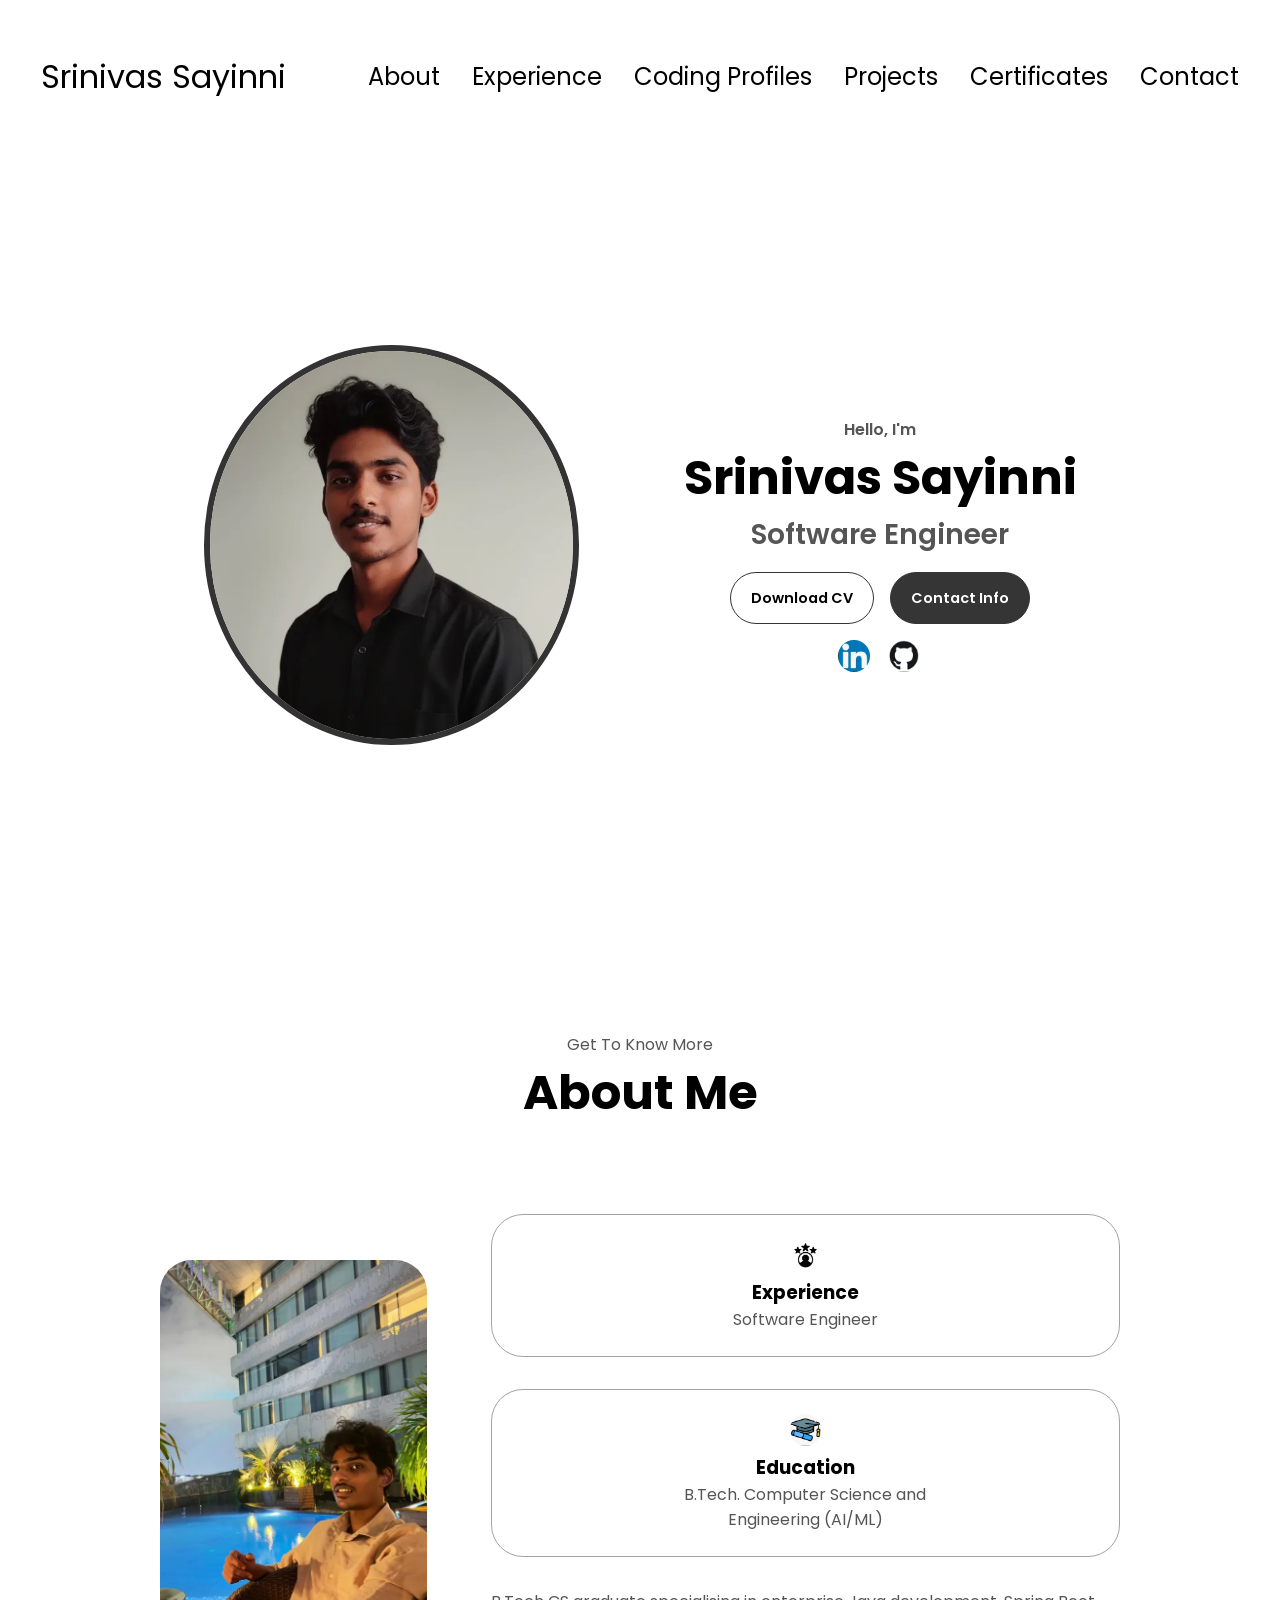
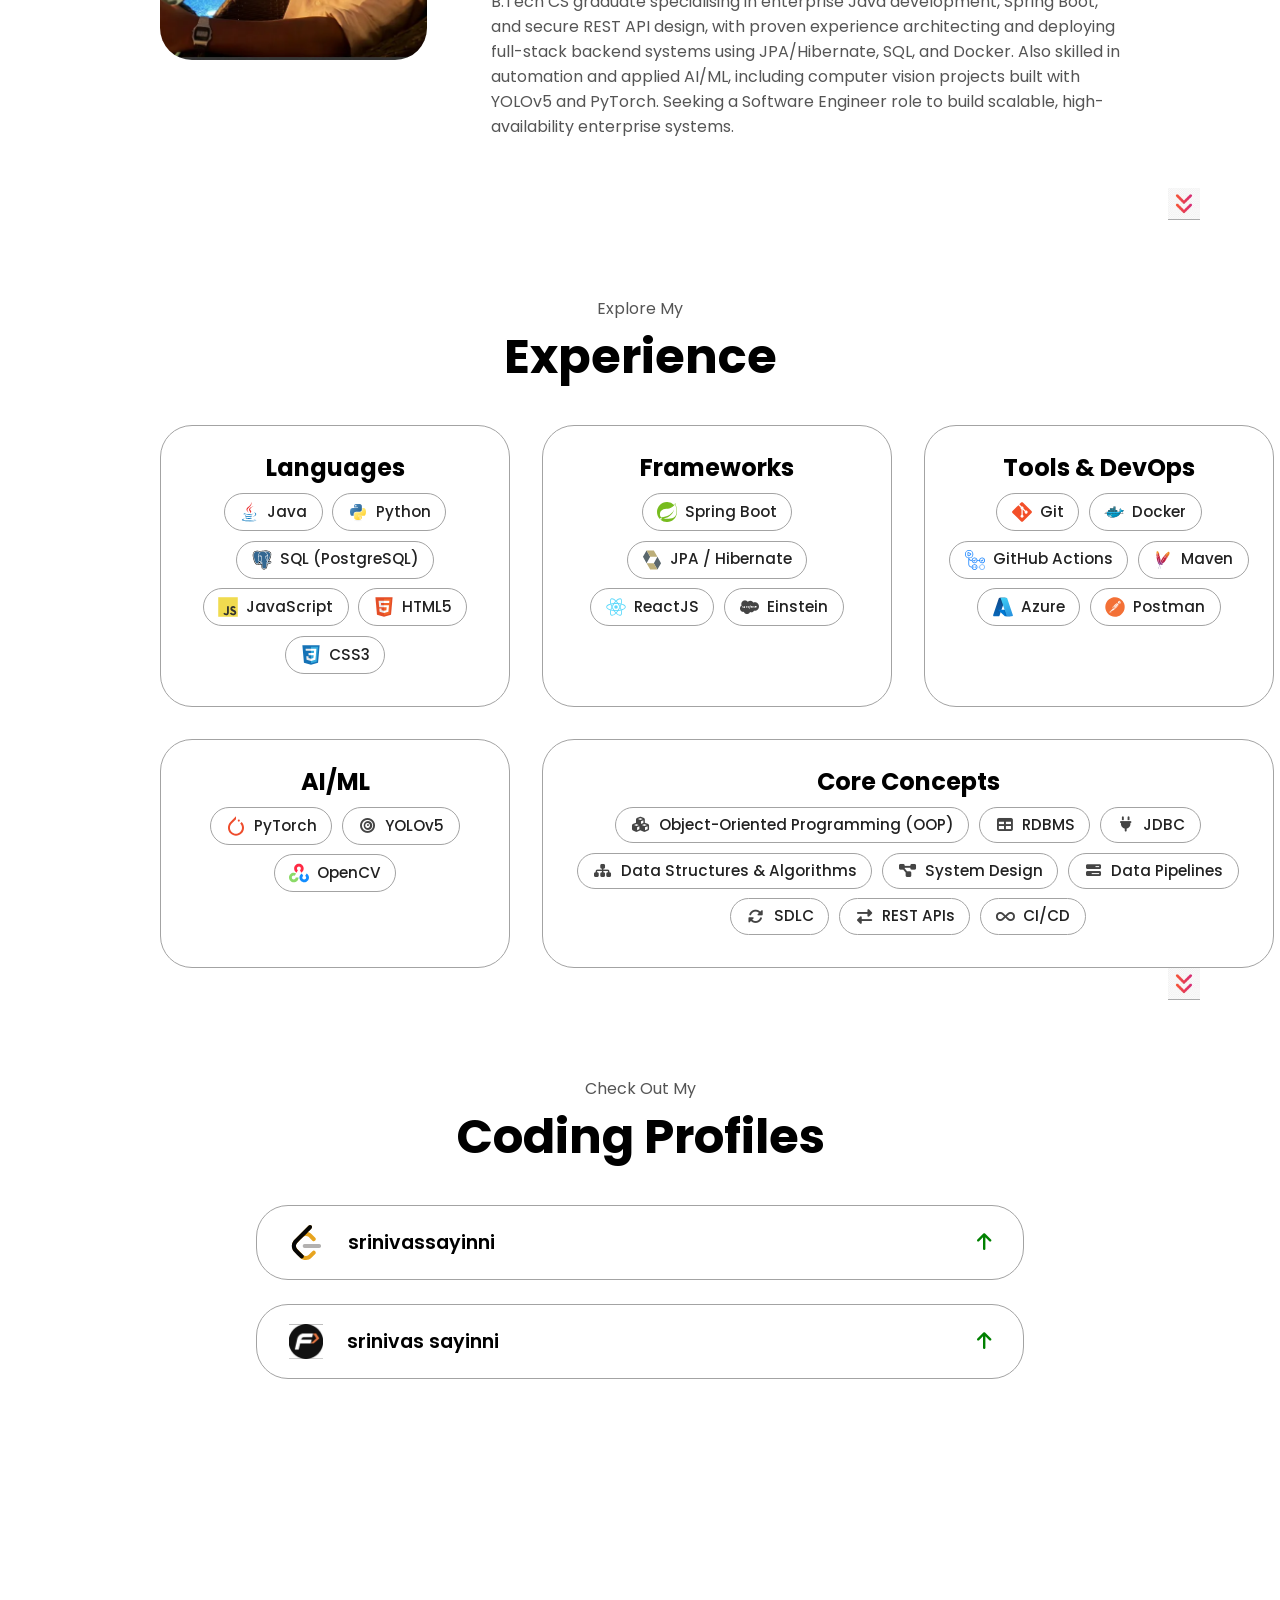
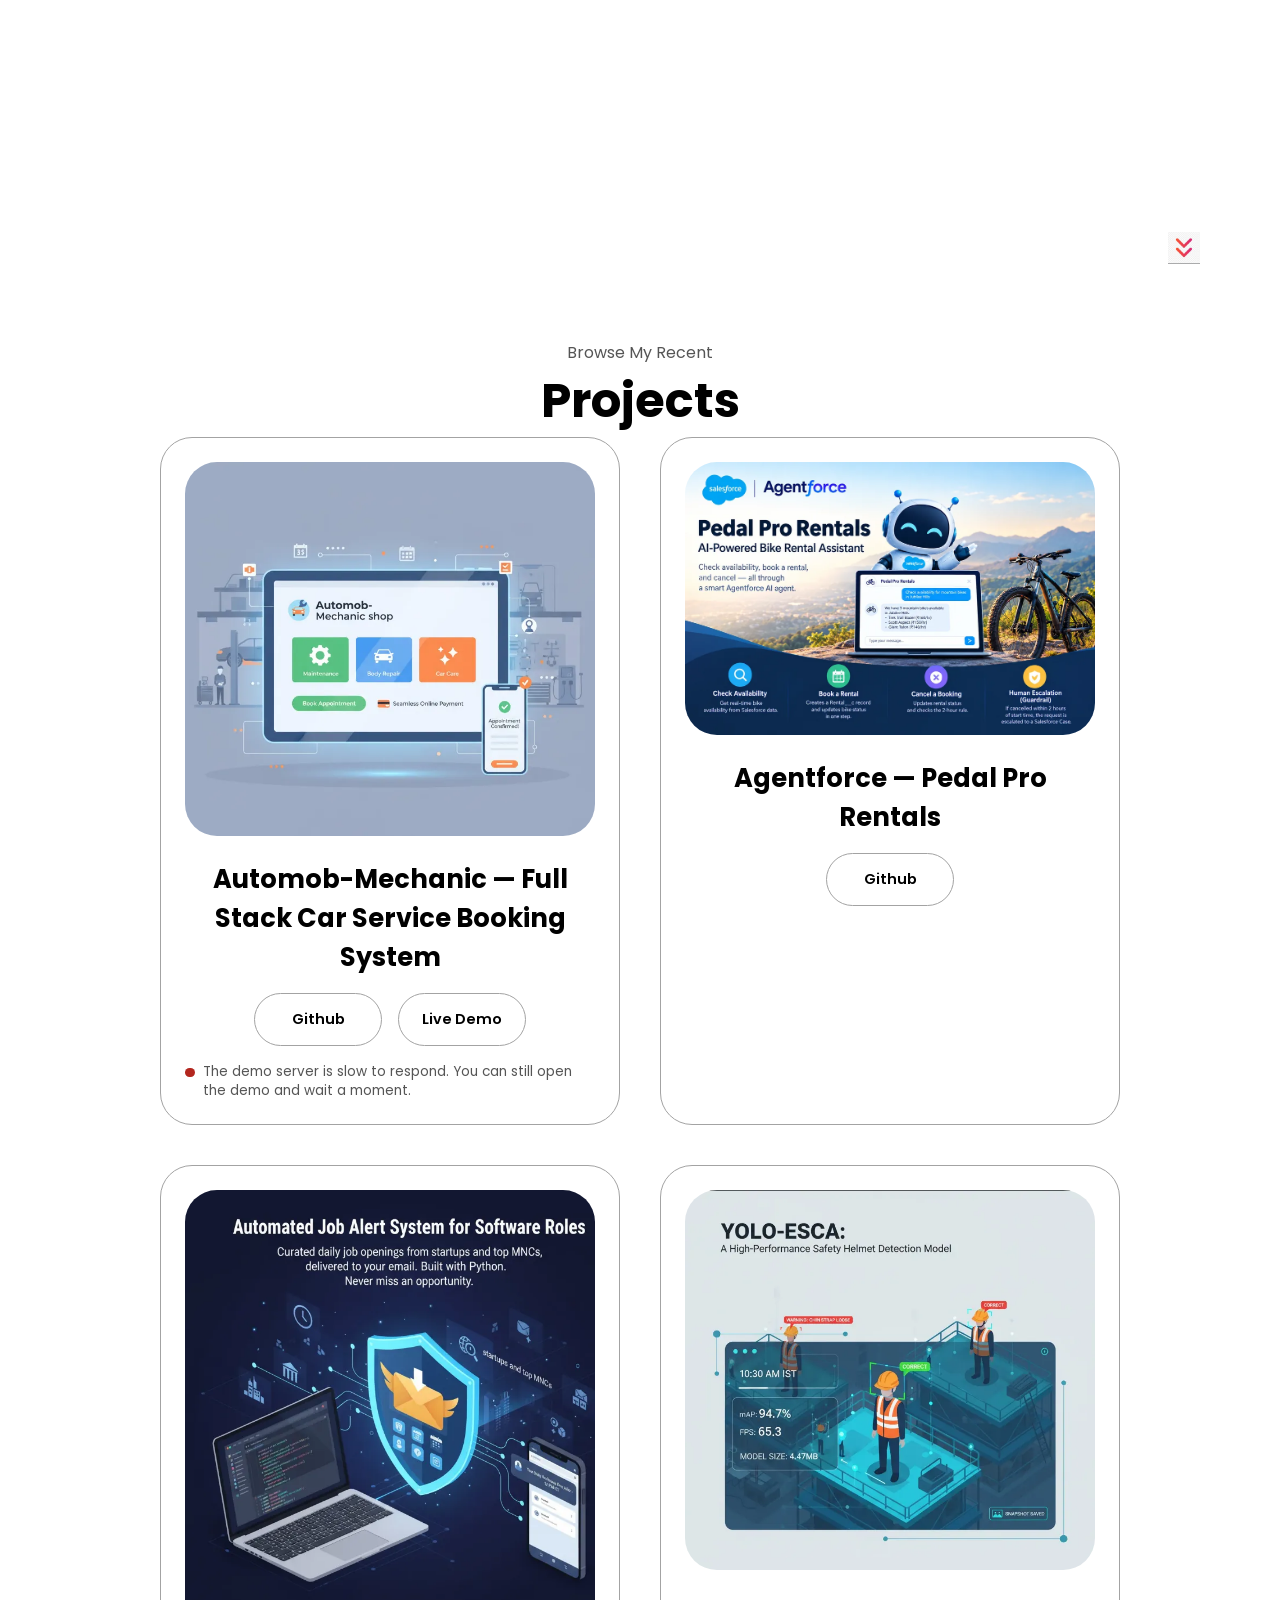
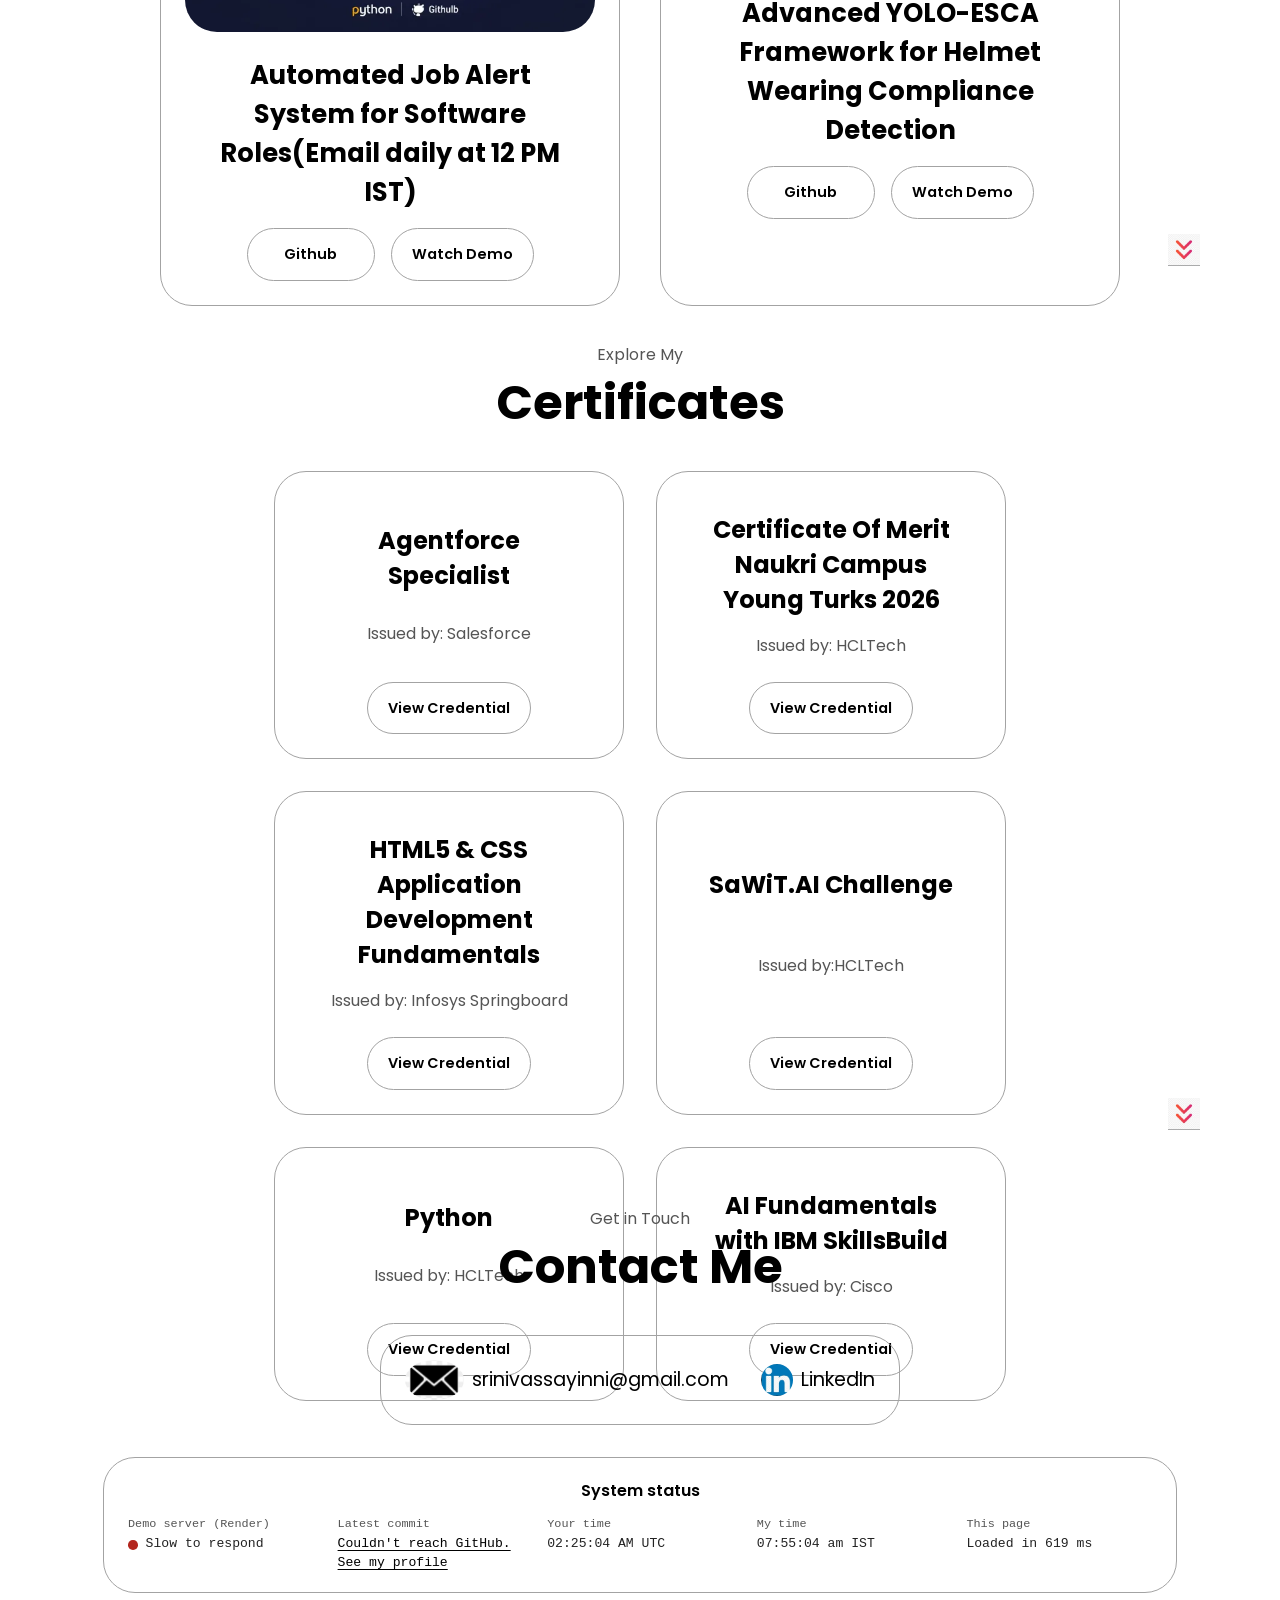
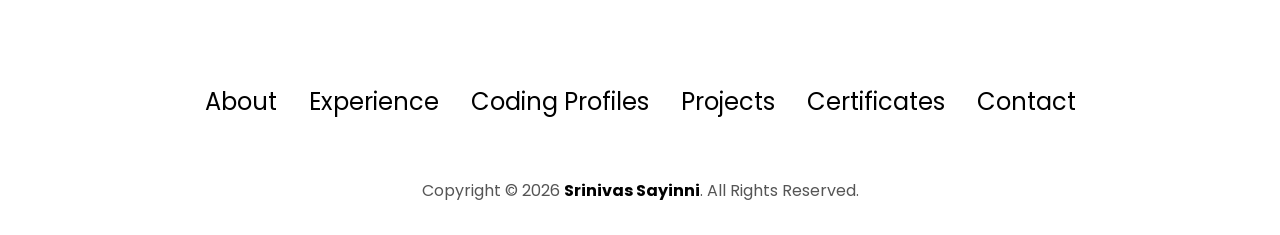
==== commit 75bb68a4: "added svg images" ====
--- a/index.html
+++ b/index.html
@@ -109,7 +109,7 @@
         <h1 class="title">Srinivas Sayinni</h1>
         <p class="section__text__p2">Software Engineer</p>
         <div class="btn-container">
-          <a class="btn btn-color-2" href="https://drive.google.com/file/d/1yt2Aili40oHxnEy2e_3-Twazy1tR7gKX/view?usp=sharing" target="_blank" rel="noopener noreferrer">Download CV<span class="sr-only"> (opens in a new tab)</span></a>
+          <a class="btn btn-color-2" href="https://drive.google.com/file/d/1yt2Aili40oHxnEy2e_3-Twazy1tR7gKX/view?usp=drive_link" target="_blank" rel="noopener noreferrer">Download CV<span class="sr-only"> (opens in a new tab)</span></a>
           <a class="btn btn-color-1" href="#contact">Contact Info</a>
         </div>
         <div id="socials-container">
@@ -176,41 +176,57 @@
       <h3 class="experience-sub-title">Languages</h3>
         <ul class="chip-list" aria-label="Languages">
           <li class="chip"><img src="images/skills/java.svg" alt="" width="20" height="20" loading="lazy" decoding="async" />Java</li>
+          <li class="chip"><img src="images/skills/python.svg" alt="" width="20" height="20" loading="lazy" decoding="async" />Python</li>
+          <li class="chip"><img src="images/skills/postgresql.svg" alt="" width="20" height="20" loading="lazy" decoding="async" />SQL (PostgreSQL)</li>
           <li class="chip"><img src="images/skills/javascript.svg" alt="" width="20" height="20" loading="lazy" decoding="async" />JavaScript</li>
-          <li class="chip"><img src="images/skills/python.svg" alt="" width="20" height="20" loading="lazy" decoding="async" />Python</li>
           <li class="chip"><img src="images/skills/html5.svg" alt="" width="20" height="20" loading="lazy" decoding="async" />HTML5</li>
           <li class="chip"><img src="images/skills/css3.svg" alt="" width="20" height="20" loading="lazy" decoding="async" />CSS3</li>
-          <li class="chip"><i class="fa-solid fa-database" aria-hidden="true"></i>SQL</li>
         </ul>
     </div>
 
     <div class="details-container">
-      <h3 class="experience-sub-title">Framework &amp; Tools/Technical skills</h3>
-      <h4 class="chip-group-title">Backend</h4>
-        <ul class="chip-list" aria-label="Backend">
+      <h3 class="experience-sub-title">Frameworks</h3>
+        <ul class="chip-list" aria-label="Frameworks">
           <li class="chip"><img src="images/skills/spring.svg" alt="" width="20" height="20" loading="lazy" decoding="async" />Spring Boot</li>
           <li class="chip"><img src="images/skills/hibernate.svg" alt="" width="20" height="20" loading="lazy" decoding="async" />JPA / Hibernate</li>
-          <li class="chip"><i class="fa-solid fa-plug" aria-hidden="true"></i>REST APIs</li>
-        </ul>
-      <h4 class="chip-group-title">Data and delivery</h4>
-        <ul class="chip-list" aria-label="Data and delivery">
-          <li class="chip"><img src="images/skills/postgresql.svg" alt="" width="20" height="20" loading="lazy" decoding="async" />PostgreSQL</li>
+          <li class="chip"><img src="images/skills/react.svg" alt="" width="20" height="20" loading="lazy" decoding="async" />ReactJS</li>
+          <li class="chip"><i class="fa-brands fa-salesforce" aria-hidden="true"></i>Einstein</li>
+        </ul>
+    </div>
+
+    <div class="details-container">
+      <h3 class="experience-sub-title">Tools &amp; DevOps</h3>
+        <ul class="chip-list" aria-label="Tools &amp; DevOps">
+          <li class="chip"><img src="images/skills/git.svg" alt="" width="20" height="20" loading="lazy" decoding="async" />Git</li>
           <li class="chip"><img src="images/skills/docker.svg" alt="" width="20" height="20" loading="lazy" decoding="async" />Docker</li>
-          <li class="chip"><img src="images/skills/git.svg" alt="" width="20" height="20" loading="lazy" decoding="async" />Git &amp; CI/CD</li>
-        </ul>
-      <h4 class="chip-group-title">AI and computer vision</h4>
-        <ul class="chip-list" aria-label="AI and computer vision">
-          <li class="chip"><img src="images/skills/pytorch.svg" alt="" width="20" height="20" loading="lazy" decoding="async" />YOLOv5 &amp; PyTorch</li>
+          <li class="chip"><img src="images/skills/githubactions.svg" alt="" width="20" height="20" loading="lazy" decoding="async" />GitHub Actions</li>
+          <li class="chip"><img src="images/skills/maven.svg" alt="" width="20" height="20" loading="lazy" decoding="async" />Maven</li>
+          <li class="chip"><img src="images/skills/azure.svg" alt="" width="20" height="20" loading="lazy" decoding="async" />Azure</li>
+          <li class="chip"><img src="images/skills/postman.svg" alt="" width="20" height="20" loading="lazy" decoding="async" />Postman</li>
+        </ul>
+    </div>
+
+    <div class="details-container">
+      <h3 class="experience-sub-title">AI/ML</h3>
+        <ul class="chip-list" aria-label="AI/ML">
+          <li class="chip"><img src="images/skills/pytorch.svg" alt="" width="20" height="20" loading="lazy" decoding="async" />PyTorch</li>
+          <li class="chip"><i class="fa-solid fa-bullseye" aria-hidden="true"></i>YOLOv5</li>
+          <li class="chip"><img src="images/skills/opencv.svg" alt="" width="20" height="20" loading="lazy" decoding="async" />OpenCV</li>
         </ul>
     </div>
 
     <div class="details-container core-concepts-box">
       <h3 class="experience-sub-title">Core Concepts</h3>
-        <ul class="chip-list" aria-label="Core concepts">
-          <li class="chip"><i class="fa-solid fa-cubes" aria-hidden="true"></i>OOP Architecture</li>
-          <li class="chip"><i class="fa-solid fa-table" aria-hidden="true"></i>Relational DBMS</li>
-          <li class="chip"><i class="fa-solid fa-sitemap" aria-hidden="true"></i>Data Structures &amp; Algos</li>
+        <ul class="chip-list" aria-label="Core Concepts">
+          <li class="chip"><i class="fa-solid fa-cubes" aria-hidden="true"></i>Object-Oriented Programming (OOP)</li>
+          <li class="chip"><i class="fa-solid fa-table" aria-hidden="true"></i>RDBMS</li>
+          <li class="chip"><i class="fa-solid fa-plug" aria-hidden="true"></i>JDBC</li>
+          <li class="chip"><i class="fa-solid fa-sitemap" aria-hidden="true"></i>Data Structures &amp; Algorithms</li>
           <li class="chip"><i class="fa-solid fa-diagram-project" aria-hidden="true"></i>System Design</li>
+          <li class="chip"><i class="fa-solid fa-bars-progress" aria-hidden="true"></i>Data Pipelines</li>
+          <li class="chip"><i class="fa-solid fa-rotate" aria-hidden="true"></i>SDLC</li>
+          <li class="chip"><i class="fa-solid fa-right-left" aria-hidden="true"></i>REST APIs</li>
+          <li class="chip"><i class="fa-solid fa-infinity" aria-hidden="true"></i>CI/CD</li>
         </ul>
     </div>
   </div>
--- a/style2.css
+++ b/style2.css
@@ -341,6 +341,11 @@
   grid-template-columns: repeat(3, 1fr);
   gap: 2rem;
   margin-top: 2rem;
+}
+
+/* five boxes: three on the first row, then AI/ML beside a wider Core Concepts */
+.core-concepts-box {
+  grid-column: span 2;
 }
 
 /* Uniform Skills Grid inside each Details Box */
